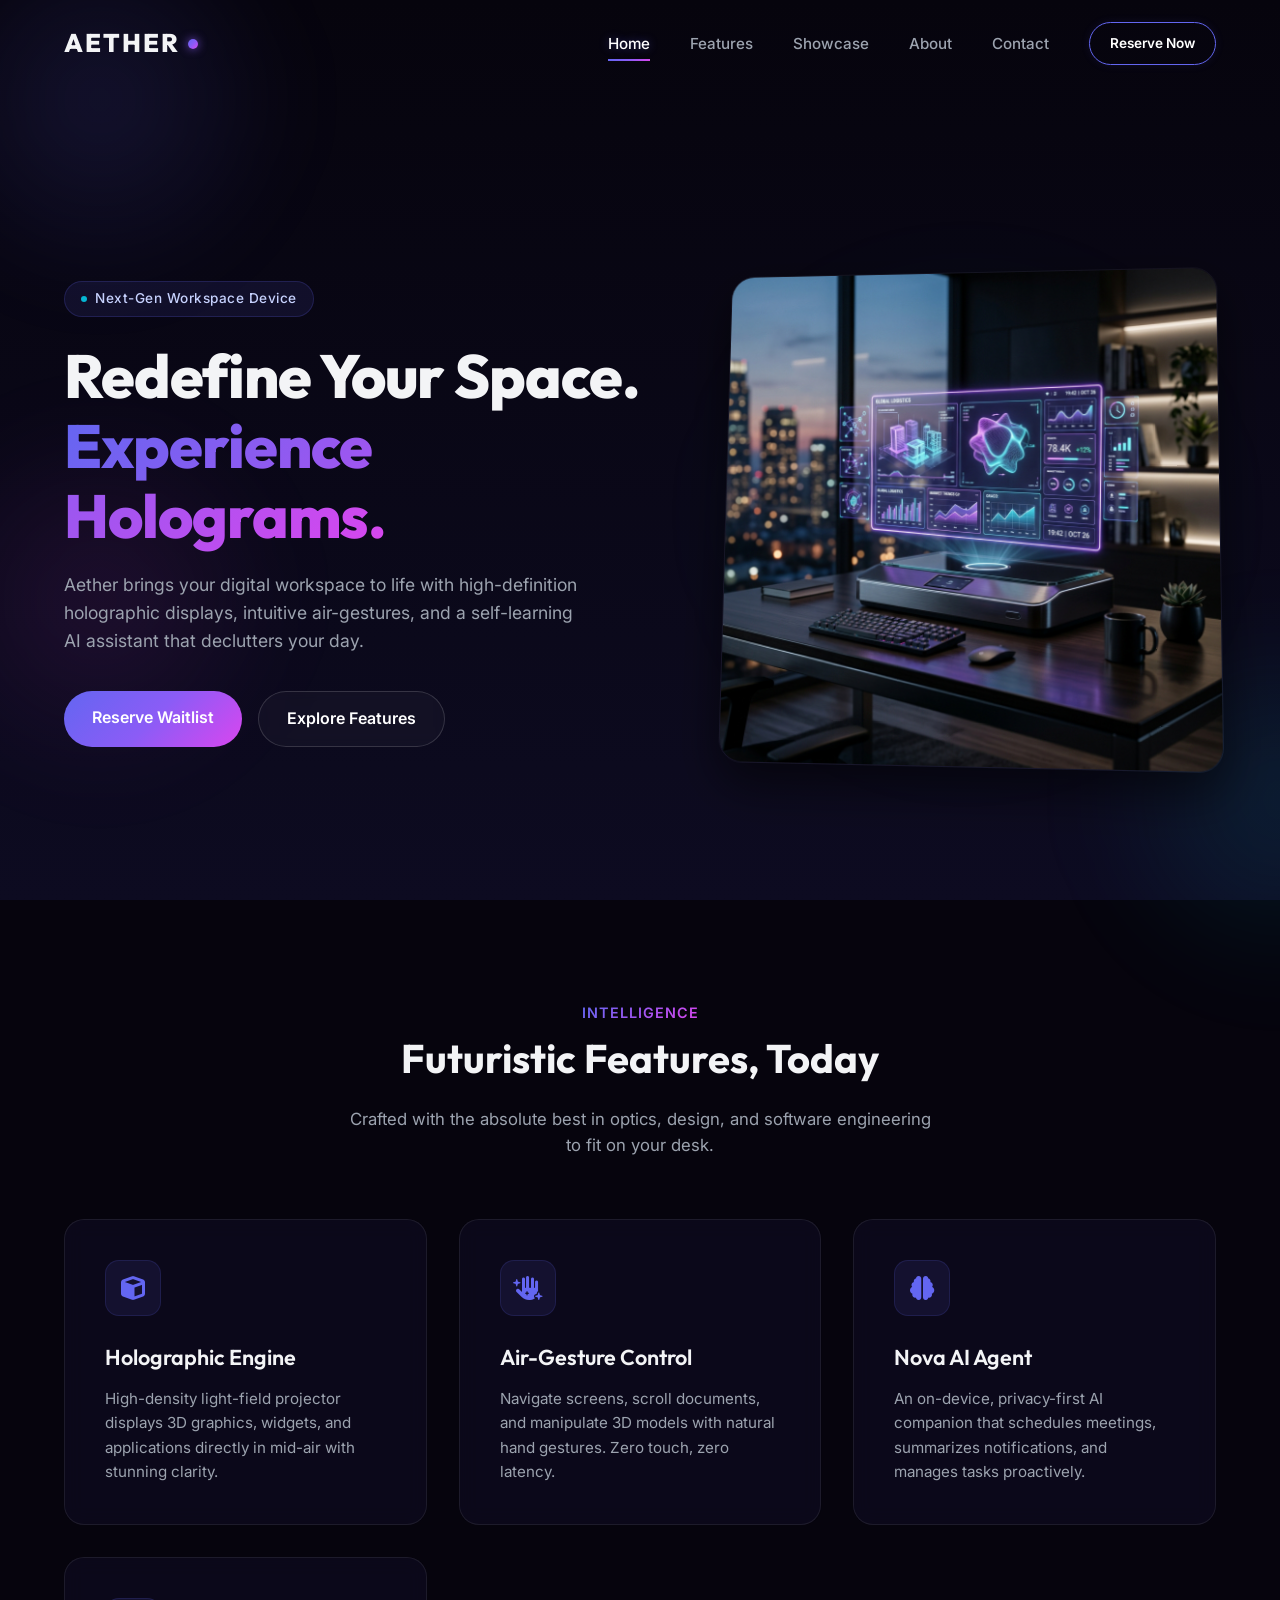
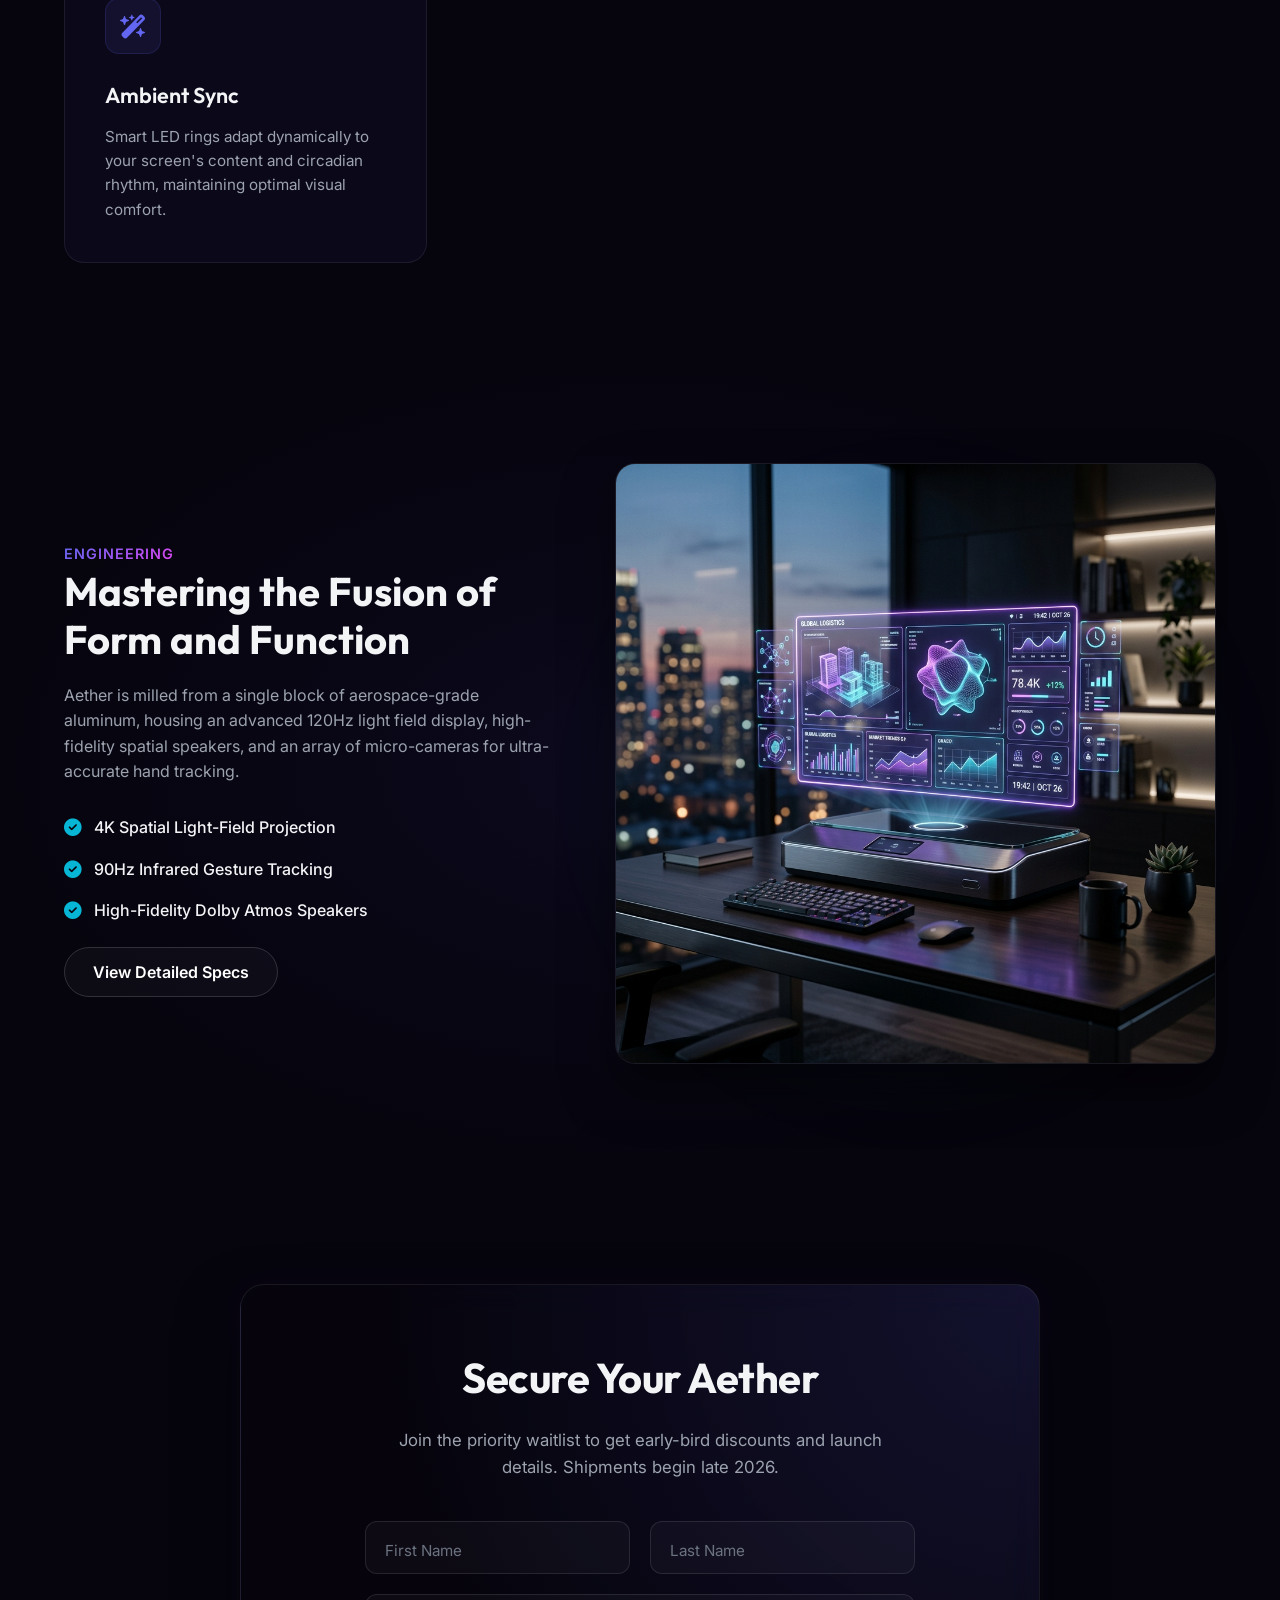
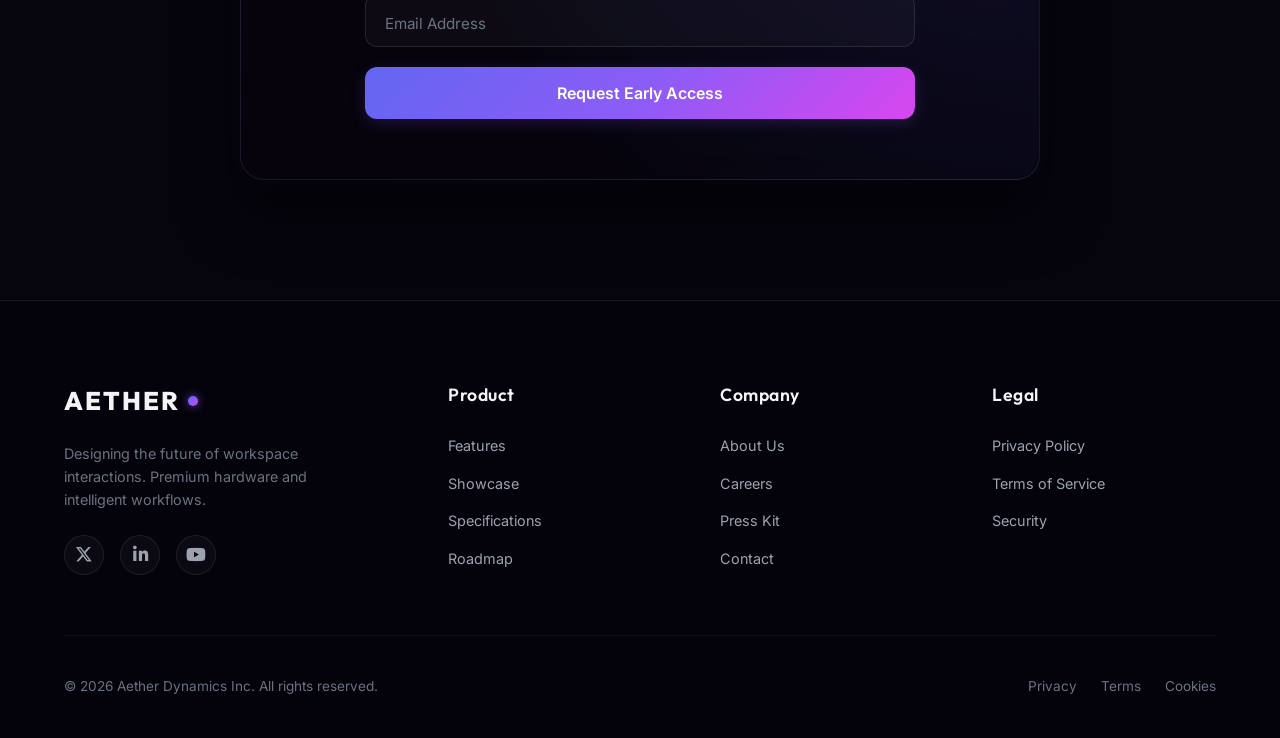
==== index.html @ 60deb37b "feat: implement responsive landing page for Aether holographic device" ====
<!DOCTYPE html>
<html lang="en">
<head>
  <meta charset="UTF-8">
  <meta name="viewport" content="width=device-width, initial-scale=1.0">
  <title>Aether | Holographic Workspace Companion</title>
  <meta name="description" content="Meet Aether, the world's first smart holographic workspace companion. Elevate your desk setup with gesture controls, AI integration, and dynamic ambient lighting.">
  
  <!-- CSS Stylesheets -->
  <link rel="stylesheet" href="style.css">
  
  <!-- FontAwesome Icons -->
  <link rel="stylesheet" href="https://cdnjs.cloudflare.com/ajax/libs/font-awesome/6.4.0/css/all.min.css">
</head>
<body>

  <!-- Floating Background Glow Orbs -->
  <div class="glow-orb orb-1"></div>
  <div class="glow-orb orb-2"></div>
  <div class="glow-orb orb-3"></div>

  <!-- Interactive Fixed Navigation Header -->
  <header class="main-header" id="mainHeader">
    <div class="container">
      <a href="#home" class="logo" id="headerLogo">
        AETHER<span></span>
      </a>
      
      <nav>
        <ul class="nav-menu" id="navMenu">
          <li><a href="#home" class="nav-link active" data-sec="home">Home</a></li>
          <li><a href="#features" class="nav-link" data-sec="features">Features</a></li>
          <li><a href="#showcase" class="nav-link" data-sec="showcase">Showcase</a></li>
          <li><a href="about.html" class="nav-link">About</a></li>
          <li><a href="#contact" class="nav-link" data-sec="contact">Contact</a></li>
          <li><a href="#contact" class="header-btn">Reserve Now</a></li>
        </ul>
      </nav>

      <button class="hamburger" id="menuToggle" aria-label="Toggle navigation menu">
        <span></span>
        <span></span>
        <span></span>
      </button>
    </div>
  </header>

  <main>
    <!-- Hero Section -->
    <section class="hero" id="home">
      <div class="container">
        <div class="hero-grid">
          <div class="hero-content">
            <div class="hero-tag">
              <span></span> Next-Gen Workspace Device
            </div>
            <h1 class="hero-title">
              Redefine Your Space. <br>
              <span class="text-gradient-neon">Experience Holograms.</span>
            </h1>
            <p class="hero-description">
              Aether brings your digital workspace to life with high-definition holographic displays, intuitive air-gestures, and a self-learning AI assistant that declutters your day.
            </p>
            <div class="hero-actions">
              <a href="#contact" class="glow-btn glow-btn-primary">Reserve Waitlist</a>
              <a href="#features" class="glow-btn glow-btn-secondary">Explore Features</a>
            </div>
          </div>
          <div class="hero-image-wrapper">
            <div class="hero-image-glow"></div>
            <!-- Product image generated using AI tool -->
            <img src="assets/images/aether_device.png" alt="Aether Holographic Workspace Companion" class="hero-image" id="heroImage">
          </div>
        </div>
      </div>
    </section>

    <!-- Features Section -->
    <section class="features" id="features">
      <div class="container">
        <div class="section-header">
          <span class="text-gradient-neon" style="font-weight:600; text-transform:uppercase; letter-spacing:1px; font-size:0.9rem;">Intelligence</span>
          <h2 class="section-title">Futuristic Features, Today</h2>
          <p class="section-subtitle">Crafted with the absolute best in optics, design, and software engineering to fit on your desk.</p>
        </div>
        
        <div class="features-grid">
          <!-- Card 1 -->
          <div class="feature-card">
            <div class="feature-icon-wrapper">
              <i class="fa-solid fa-cube"></i>
            </div>
            <h3>Holographic Engine</h3>
            <p>High-density light-field projector displays 3D graphics, widgets, and applications directly in mid-air with stunning clarity.</p>
          </div>
          
          <!-- Card 2 -->
          <div class="feature-card">
            <div class="feature-icon-wrapper">
              <i class="fa-solid fa-hand-sparkles"></i>
            </div>
            <h3>Air-Gesture Control</h3>
            <p>Navigate screens, scroll documents, and manipulate 3D models with natural hand gestures. Zero touch, zero latency.</p>
          </div>
          
          <!-- Card 3 -->
          <div class="feature-card">
            <div class="feature-icon-wrapper">
              <i class="fa-solid fa-brain"></i>
            </div>
            <h3>Nova AI Agent</h3>
            <p>An on-device, privacy-first AI companion that schedules meetings, summarizes notifications, and manages tasks proactively.</p>
          </div>
          
          <!-- Card 4 -->
          <div class="feature-card">
            <div class="feature-icon-wrapper">
              <i class="fa-solid fa-wand-magic-sparkles"></i>
            </div>
            <h3>Ambient Sync</h3>
            <p>Smart LED rings adapt dynamically to your screen's content and circadian rhythm, maintaining optimal visual comfort.</p>
          </div>
        </div>
      </div>
    </section>

    <!-- Showcase Section -->
    <section class="showcase" id="showcase">
      <div class="container">
        <div class="showcase-content">
          <div class="showcase-text">
            <span class="text-gradient-neon" style="font-weight:600; text-transform:uppercase; letter-spacing:1px; font-size:0.9rem;">Engineering</span>
            <h2>Mastering the Fusion of Form and Function</h2>
            <p>
              Aether is milled from a single block of aerospace-grade aluminum, housing an advanced 120Hz light field display, high-fidelity spatial speakers, and an array of micro-cameras for ultra-accurate hand tracking.
            </p>
            <div class="specs-list">
              <div class="spec-item">
                <i class="fa-solid fa-circle-check"></i>
                <span>4K Spatial Light-Field Projection</span>
              </div>
              <div class="spec-item">
                <i class="fa-solid fa-circle-check"></i>
                <span>90Hz Infrared Gesture Tracking</span>
              </div>
              <div class="spec-item">
                <i class="fa-solid fa-circle-check"></i>
                <span>High-Fidelity Dolby Atmos Speakers</span>
              </div>
            </div>
            <a href="about.html" class="glow-btn glow-btn-secondary">View Detailed Specs</a>
          </div>
          <div class="showcase-visual">
            <div class="showcase-box">
              <img src="assets/images/aether_device.png" alt="Aether Workspace Engineering close up" id="showcaseImage">
            </div>
          </div>
        </div>
      </div>
    </section>

    <!-- Contact & Waitlist Section -->
    <section class="waitlist" id="contact">
      <div class="container">
        <div class="waitlist-card">
          <h2>Secure Your Aether</h2>
          <p>Join the priority waitlist to get early-bird discounts and launch details. Shipments begin late 2026.</p>
          
          <form class="waitlist-form" id="waitlistForm" novalidate>
            <div class="form-row">
              <div class="form-group">
                <input type="text" id="firstName" class="form-input" placeholder="First Name" required>
                <label for="firstName">First Name</label>
              </div>
              <div class="form-group">
                <input type="text" id="lastName" class="form-input" placeholder="Last Name" required>
                <label for="lastName">Last Name</label>
              </div>
            </div>
            
            <div class="form-group">
              <input type="email" id="email" class="form-input" placeholder="Email Address" required>
              <label for="email">Email Address</label>
            </div>
            
            <button type="submit" class="submit-btn" id="submitBtn">Request Early Access</button>
            <div class="form-message" id="formMessage"></div>
          </form>
        </div>
      </div>
    </section>
  </main>

  <!-- Footer -->
  <footer class="main-footer">
    <div class="container">
      <div class="footer-grid">
        <div class="footer-brand">
          <a href="#home" class="logo">
            AETHER<span></span>
          </a>
          <p>Designing the future of workspace interactions. Premium hardware and intelligent workflows.</p>
          <div class="footer-socials">
            <a href="#" class="social-icon" aria-label="Twitter"><i class="fa-brands fa-x-twitter"></i></a>
            <a href="#" class="social-icon" aria-label="LinkedIn"><i class="fa-brands fa-linkedin-in"></i></a>
            <a href="#" class="social-icon" aria-label="YouTube"><i class="fa-brands fa-youtube"></i></a>
          </div>
        </div>
        
        <div class="footer-column">
          <h4>Product</h4>
          <ul class="footer-links">
            <li><a href="#features">Features</a></li>
            <li><a href="#showcase">Showcase</a></li>
            <li><a href="about.html">Specifications</a></li>
            <li><a href="#">Roadmap</a></li>
          </ul>
        </div>
        
        <div class="footer-column">
          <h4>Company</h4>
          <ul class="footer-links">
            <li><a href="about.html">About Us</a></li>
            <li><a href="#">Careers</a></li>
            <li><a href="#">Press Kit</a></li>
            <li><a href="#">Contact</a></li>
          </ul>
        </div>
        
        <div class="footer-column">
          <h4>Legal</h4>
          <ul class="footer-links">
            <li><a href="#">Privacy Policy</a></li>
            <li><a href="#">Terms of Service</a></li>
            <li><a href="#">Security</a></li>
          </ul>
        </div>
      </div>
      
      <div class="footer-bottom">
        <p>&copy; 2026 Aether Dynamics Inc. All rights reserved.</p>
        <div class="footer-bottom-links">
          <a href="#">Privacy</a>
          <a href="#">Terms</a>
          <a href="#">Cookies</a>
        </div>
      </div>
    </div>
  </footer>

  <!-- Interactivity Script -->
  <script src="script.js"></script>
</body>
</html>
---- style.css ----
@import url('https://fonts.googleapis.com/css2?family=Inter:wght@300;400;500;600;700&family=Outfit:wght@400;500;600;700;800&display=swap');

/* --- Design System Variables --- */
:root {
  --font-heading: 'Outfit', sans-serif;
  --font-body: 'Inter', sans-serif;

  /* Colors */
  --bg-primary: #06040d;
  --bg-secondary: #0d0b21;
  --bg-accent: rgba(15, 12, 36, 0.6);
  --glass-bg: rgba(6, 4, 13, 0.4);
  --glass-border: rgba(255, 255, 255, 0.08);
  
  --text-main: #f3f4f6;
  --text-muted: #9ca3af;
  --text-dim: #6b7280;
  
  --color-primary: #6366f1; /* Indigo */
  --color-secondary: #8b5cf6; /* Violet */
  --color-cyan: #06b6d4; /* Cyan */
  --color-fuchsia: #d946ef; /* Fuchsia */
  --color-gold: #fbbf24; /* Gold */
  
  /* Gradients */
  --gradient-neon: linear-gradient(135deg, #6366f1, #8b5cf6, #d946ef);
  --gradient-cyan-blue: linear-gradient(135deg, #06b6d4, #3b82f6);
  --gradient-dark: linear-gradient(180deg, #06040d 0%, #0d0b21 100%);
  --gradient-text: linear-gradient(135deg, #ffffff 30%, #a5b4fc 100%);
  --gradient-text-neon: linear-gradient(135deg, #6366f1, #d946ef);

  /* Transitions */
  --transition-fast: 0.2s cubic-bezier(0.4, 0, 0.2, 1);
  --transition-normal: 0.4s cubic-bezier(0.4, 0, 0.2, 1);
  --transition-slow: 0.6s cubic-bezier(0.4, 0, 0.2, 1);

  /* Heights */
  --header-height-normal: 88px;
  --header-height-scrolled: 70px;
}

/* --- Resets & Global Styles --- */
*, *::before, *::after {
  box-sizing: border-box;
  margin: 0;
  padding: 0;
}

html {
  scroll-behavior: smooth;
  background-color: var(--bg-primary);
  color: var(--text-main);
  font-family: var(--font-body);
  font-size: 16px;
  overflow-x: hidden;
}

body {
  min-height: 100vh;
  line-height: 1.6;
  background-image: var(--gradient-dark);
  background-attachment: fixed;
}

img {
  max-width: 100%;
  height: auto;
  display: block;
}

a {
  text-decoration: none;
  color: inherit;
  transition: color var(--transition-fast);
}

ul {
  list-style: none;
}

button, input, textarea {
  font-family: inherit;
  font-size: inherit;
  background: none;
  border: none;
  outline: none;
}

/* Custom Scrollbar */
::-webkit-scrollbar {
  width: 8px;
}
::-webkit-scrollbar-track {
  background: var(--bg-primary);
}
::-webkit-scrollbar-thumb {
  background: rgba(139, 92, 246, 0.3);
  border-radius: 4px;
}
::-webkit-scrollbar-thumb:hover {
  background: rgba(139, 92, 246, 0.6);
}

/* --- Utility Classes --- */
.container {
  max-width: 1200px;
  margin: 0 auto;
  padding: 0 24px;
}

.text-gradient {
  background: var(--gradient-text);
  -webkit-background-clip: text;
  -webkit-text-fill-color: transparent;
}

.text-gradient-neon {
  background: var(--gradient-text-neon);
  -webkit-background-clip: text;
  -webkit-text-fill-color: transparent;
}

.glow-btn {
  position: relative;
  padding: 14px 28px;
  border-radius: 50px;
  font-weight: 600;
  cursor: pointer;
  z-index: 1;
  overflow: hidden;
  transition: transform var(--transition-fast), box-shadow var(--transition-fast);
}

.glow-btn-primary {
  background: var(--gradient-neon);
  color: #fff;
  box-shadow: 0 0 0 rgba(99, 102, 241, 0);
}

.glow-btn-primary:hover {
  transform: translateY(-2px);
  box-shadow: 0 8px 24px rgba(139, 92, 246, 0.4);
}

.glow-btn-secondary {
  color: #fff;
  border: 1px solid rgba(255, 255, 255, 0.15);
  background: rgba(255, 255, 255, 0.03);
  backdrop-filter: blur(5px);
}

.glow-btn-secondary:hover {
  border-color: var(--color-cyan);
  color: #fff;
  box-shadow: 0 0 20px rgba(6, 182, 212, 0.35);
  transform: translateY(-2px);
}

/* Background Glowing Orbs */
.glow-orb {
  position: absolute;
  width: 400px;
  height: 400px;
  border-radius: 50%;
  background: radial-gradient(circle, rgba(99, 102, 241, 0.15) 0%, rgba(0, 0, 0, 0) 70%);
  filter: blur(40px);
  pointer-events: none;
  z-index: 0;
}

.orb-1 { top: -100px; left: -100px; }
.orb-2 { top: 600px; right: -200px; background: radial-gradient(circle, rgba(6, 182, 212, 0.12) 0%, rgba(0, 0, 0, 0) 70%); }
.orb-3 { bottom: 100px; left: -100px; background: radial-gradient(circle, rgba(217, 70, 239, 0.1) 0%, rgba(0, 0, 0, 0) 70%); }


/* --- Header & Navigation --- */
.main-header {
  position: fixed;
  top: 0;
  left: 0;
  width: 100%;
  height: var(--header-height-normal);
  display: flex;
  align-items: center;
  z-index: 1000;
  border-bottom: 1px solid transparent;
  background-color: transparent;
  transition: height var(--transition-normal), 
              background-color var(--transition-normal), 
              border-bottom-color var(--transition-normal),
              box-shadow var(--transition-normal);
}

/* Scrolled Nav Style */
.main-header.scrolled {
  height: var(--header-height-scrolled);
  background-color: var(--glass-bg);
  backdrop-filter: blur(16px);
  -webkit-backdrop-filter: blur(16px);
  border-bottom-color: var(--glass-border);
  box-shadow: 0 10px 30px rgba(0, 0, 0, 0.3);
}

.main-header .container {
  width: 100%;
  display: flex;
  align-items: center;
  justify-content: space-between;
}

/* Logo */
.logo {
  font-family: var(--font-heading);
  font-size: 1.6rem;
  font-weight: 800;
  letter-spacing: 2px;
  display: flex;
  align-items: center;
  gap: 8px;
}

.logo span {
  display: inline-block;
  width: 10px;
  height: 10px;
  border-radius: 50%;
  background: var(--gradient-neon);
  box-shadow: 0 0 10px rgba(139, 92, 246, 0.8);
}

/* Nav Links desktop */
.nav-menu {
  display: flex;
  align-items: center;
  gap: 40px;
}

.nav-link {
  font-family: var(--font-body);
  font-weight: 500;
  font-size: 0.95rem;
  color: var(--text-muted);
  position: relative;
  padding: 8px 0;
  transition: color var(--transition-fast);
}

.nav-link::after {
  content: '';
  position: absolute;
  bottom: 0;
  left: 0;
  width: 100%;
  height: 2px;
  background: var(--gradient-neon);
  transform: scaleX(0);
  transform-origin: right;
  transition: transform var(--transition-normal);
}

.nav-link:hover, .nav-link.active {
  color: var(--text-main);
}

/* Hover style change */
.nav-link:hover::after, .nav-link.active::after {
  transform: scaleX(1);
  transform-origin: left;
}

.nav-link.active {
  color: #fff;
  text-shadow: 0 0 10px rgba(99, 102, 241, 0.4);
}

/* Header Button */
.header-btn {
  display: inline-block;
  padding: 10px 20px;
  border-radius: 30px;
  font-size: 0.85rem;
  font-weight: 600;
  border: 1px solid var(--color-primary);
  color: #fff;
  box-shadow: 0 0 10px rgba(99, 102, 241, 0.1);
  transition: background-color var(--transition-fast), box-shadow var(--transition-fast), transform var(--transition-fast);
}

.header-btn:hover {
  background-color: var(--color-primary);
  box-shadow: 0 0 15px rgba(99, 102, 241, 0.4);
  transform: translateY(-1px);
}

/* Hamburger button */
.hamburger {
  display: none;
  cursor: pointer;
  z-index: 1100;
  flex-direction: column;
  justify-content: space-between;
  width: 24px;
  height: 18px;
  background: transparent;
  border: none;
}

.hamburger span {
  display: block;
  width: 100%;
  height: 2px;
  background-color: var(--text-main);
  border-radius: 2px;
  transition: transform var(--transition-fast), opacity var(--transition-fast);
}


/* --- Hero Section --- */
.hero {
  position: relative;
  min-height: 100vh;
  display: flex;
  align-items: center;
  padding-top: calc(var(--header-height-normal) + 40px);
  overflow: hidden;
  z-index: 2;
}

.hero-grid {
  display: grid;
  grid-template-columns: 1.1fr 0.9fr;
  align-items: center;
  gap: 48px;
}

.hero-content {
  position: relative;
  z-index: 10;
}

.hero-tag {
  display: inline-flex;
  align-items: center;
  gap: 8px;
  padding: 6px 16px;
  border-radius: 50px;
  background: rgba(99, 102, 241, 0.1);
  border: 1px solid rgba(99, 102, 241, 0.2);
  color: #c7d2fe;
  font-size: 0.85rem;
  font-weight: 500;
  margin-bottom: 24px;
  letter-spacing: 0.5px;
}

.hero-tag span {
  width: 6px;
  height: 6px;
  background-color: var(--color-cyan);
  border-radius: 50%;
  animation: pulse-cyan 2s infinite;
}

@keyframes pulse-cyan {
  0% { transform: scale(0.95); box-shadow: 0 0 0 0 rgba(6, 182, 212, 0.7); }
  70% { transform: scale(1); box-shadow: 0 0 0 6px rgba(6, 182, 212, 0); }
  100% { transform: scale(0.95); box-shadow: 0 0 0 0 rgba(6, 182, 212, 0); }
}

.hero-title {
  font-family: var(--font-heading);
  font-size: 3.8rem;
  line-height: 1.15;
  font-weight: 800;
  margin-bottom: 20px;
  letter-spacing: -1px;
}

.hero-description {
  font-size: 1.1rem;
  color: var(--text-muted);
  margin-bottom: 36px;
  max-width: 520px;
}

.hero-actions {
  display: flex;
  gap: 16px;
}

.hero-image-wrapper {
  position: relative;
  display: flex;
  justify-content: center;
  align-items: center;
}

/* Image background neon glow */
.hero-image-glow {
  position: absolute;
  width: 80%;
  height: 80%;
  border-radius: 50%;
  background: radial-gradient(circle, rgba(139, 92, 246, 0.2) 0%, rgba(6, 182, 212, 0.1) 50%, rgba(0,0,0,0) 80%);
  filter: blur(60px);
  z-index: 1;
}

.hero-image {
  position: relative;
  z-index: 2;
  border-radius: 24px;
  box-shadow: 0 20px 50px rgba(0, 0, 0, 0.6);
  border: 1px solid rgba(255, 255, 255, 0.05);
  transition: transform var(--transition-slow);
  transform: perspective(1000px) rotateY(-5deg) rotateX(5deg);
}

.hero-image:hover {
  transform: perspective(1000px) rotateY(0deg) rotateX(0deg);
}


/* --- Features Section --- */
.features {
  padding: 100px 0;
  position: relative;
  z-index: 2;
}

.section-header {
  text-align: center;
  max-width: 600px;
  margin: 0 auto 60px;
}

.section-title {
  font-family: var(--font-heading);
  font-size: 2.5rem;
  font-weight: 700;
  margin-bottom: 16px;
}

.section-subtitle {
  color: var(--text-muted);
  font-size: 1.05rem;
}

.features-grid {
  display: grid;
  grid-template-columns: repeat(auto-fit, minmax(280px, 1fr));
  gap: 32px;
}

.feature-card {
  position: relative;
  padding: 40px;
  background: var(--bg-accent);
  border-radius: 20px;
  border: 1px solid var(--glass-border);
  backdrop-filter: blur(10px);
  transition: transform var(--transition-normal), border-color var(--transition-normal), box-shadow var(--transition-normal);
  overflow: hidden;
  z-index: 1;
}

.feature-card::before {
  content: '';
  position: absolute;
  top: 0;
  left: 0;
  width: 100%;
  height: 100%;
  background: radial-gradient(circle at top left, rgba(99, 102, 241, 0.08), transparent 60%);
  opacity: 0;
  transition: opacity var(--transition-normal);
  z-index: -1;
}

.feature-card:hover {
  transform: translateY(-8px);
  border-color: rgba(99, 102, 241, 0.3);
  box-shadow: 0 15px 35px rgba(0, 0, 0, 0.4), 0 0 25px rgba(99, 102, 241, 0.1);
}

.feature-card:hover::before {
  opacity: 1;
}

.feature-icon-wrapper {
  display: inline-flex;
  align-items: center;
  justify-content: center;
  width: 56px;
  height: 56px;
  border-radius: 14px;
  background: rgba(99, 102, 241, 0.1);
  color: var(--color-primary);
  margin-bottom: 24px;
  border: 1px solid rgba(99, 102, 241, 0.15);
  font-size: 1.5rem;
  transition: transform var(--transition-normal);
}

.feature-card:hover .feature-icon-wrapper {
  transform: scale(1.1) rotate(5deg);
  background: rgba(99, 102, 241, 0.2);
  color: #a5b4fc;
}

.feature-card h3 {
  font-family: var(--font-heading);
  font-size: 1.35rem;
  font-weight: 600;
  margin-bottom: 12px;
}

.feature-card p {
  color: var(--text-muted);
  font-size: 0.95rem;
  line-height: 1.6;
}


/* --- Showcase Section --- */
.showcase {
  padding: 100px 0;
  position: relative;
  background: radial-gradient(50% 50% at 50% 50%, rgba(13, 11, 33, 0.8) 0%, rgba(6, 4, 13, 1) 100%);
  z-index: 2;
  overflow: hidden;
}

.showcase-content {
  display: grid;
  grid-template-columns: 0.9fr 1.1fr;
  align-items: center;
  gap: 60px;
}

.showcase-text h2 {
  font-family: var(--font-heading);
  font-size: 2.5rem;
  font-weight: 700;
  margin-bottom: 20px;
  line-height: 1.2;
}

.showcase-text p {
  color: var(--text-muted);
  margin-bottom: 30px;
}

.specs-list {
  display: flex;
  flex-direction: column;
  gap: 16px;
  margin-bottom: 36px;
}

.spec-item {
  display: flex;
  align-items: center;
  gap: 12px;
}

.spec-item i {
  color: var(--color-cyan);
  font-size: 1.1rem;
}

.spec-item span {
  font-weight: 500;
  color: var(--text-main);
}

.showcase-visual {
  position: relative;
  display: flex;
  justify-content: center;
}

.showcase-visual::before {
  content: '';
  position: absolute;
  width: 110%;
  height: 110%;
  background: radial-gradient(circle, rgba(6, 182, 212, 0.15) 0%, transparent 70%);
  filter: blur(40px);
  z-index: 1;
}

.showcase-box {
  position: relative;
  width: 100%;
  border-radius: 20px;
  overflow: hidden;
  border: 1px solid var(--glass-border);
  box-shadow: 0 25px 50px rgba(0,0,0,0.5);
  z-index: 2;
}

.showcase-box img {
  width: 100%;
  transition: transform var(--transition-slow);
}

.showcase-box:hover img {
  transform: scale(1.03);
}


/* --- Waitlist / Contact Form Section --- */
.waitlist {
  padding: 120px 0;
  position: relative;
  z-index: 2;
}

.waitlist-card {
  max-width: 800px;
  margin: 0 auto;
  padding: 60px 40px;
  border-radius: 24px;
  background: radial-gradient(circle at top right, rgba(99, 102, 241, 0.15), rgba(6, 4, 13, 0.8) 70%);
  border: 1px solid var(--glass-border);
  backdrop-filter: blur(20px);
  text-align: center;
  box-shadow: 0 30px 60px rgba(0, 0, 0, 0.5), 0 0 30px rgba(139, 92, 246, 0.05);
}

.waitlist-card h2 {
  font-family: var(--font-heading);
  font-size: 2.6rem;
  font-weight: 700;
  margin-bottom: 16px;
  letter-spacing: -0.5px;
}

.waitlist-card p {
  color: var(--text-muted);
  margin-bottom: 40px;
  font-size: 1.05rem;
  max-width: 500px;
  margin-left: auto;
  margin-right: auto;
}

/* Contact/Waitlist Form */
.waitlist-form {
  display: flex;
  flex-direction: column;
  gap: 20px;
  max-width: 550px;
  margin: 0 auto;
}

.form-row {
  display: grid;
  grid-template-columns: 1fr 1fr;
  gap: 20px;
}

.form-group {
  position: relative;
  width: 100%;
}

.form-input {
  width: 100%;
  padding: 16px 20px;
  border-radius: 12px;
  border: 1px solid rgba(255, 255, 255, 0.1);
  background: rgba(255, 255, 255, 0.03);
  color: #fff;
  font-size: 0.95rem;
  transition: border-color var(--transition-fast), background-color var(--transition-fast), box-shadow var(--transition-fast);
}

.form-input:focus {
  border-color: var(--color-primary);
  background: rgba(255, 255, 255, 0.06);
  box-shadow: 0 0 15px rgba(99, 102, 241, 0.15);
}

/* Form Label Float Effect */
.form-group label {
  position: absolute;
  left: 20px;
  top: 18px;
  color: var(--text-dim);
  transition: all var(--transition-fast);
  pointer-events: none;
  font-size: 0.95rem;
}

.form-input:focus + label,
.form-input:not(:placeholder-shown) + label {
  top: -10px;
  left: 14px;
  font-size: 0.75rem;
  font-weight: 600;
  color: var(--color-primary);
  background: #090717;
  padding: 2px 8px;
  border-radius: 4px;
}

.form-input::placeholder {
  color: transparent;
}

.submit-btn {
  width: 100%;
  padding: 16px;
  border-radius: 12px;
  font-weight: 600;
  font-size: 1rem;
  cursor: pointer;
  background: var(--gradient-neon);
  color: #fff;
  transition: transform var(--transition-fast), box-shadow var(--transition-fast);
  box-shadow: 0 4px 15px rgba(139, 92, 246, 0.2);
}

.submit-btn:hover {
  transform: translateY(-1px);
  box-shadow: 0 8px 25px rgba(139, 92, 246, 0.4);
}

/* Success/Status message */
.form-message {
  margin-top: 15px;
  font-size: 0.95rem;
  font-weight: 500;
  display: none;
}

.form-message.success {
  display: block;
  color: #10b981; /* Emerald */
}

.form-message.error {
  display: block;
  color: #ef4444; /* Red */
}


/* --- About Page (SPECIFIC STYLES) --- */
.about-hero {
  padding-top: calc(var(--header-height-normal) + 60px);
  padding-bottom: 60px;
  text-align: center;
  position: relative;
  z-index: 2;
}

.about-hero h1 {
  font-family: var(--font-heading);
  font-size: 3.5rem;
  font-weight: 800;
  margin-bottom: 20px;
}

.about-hero p {
  font-size: 1.2rem;
  color: var(--text-muted);
  max-width: 600px;
  margin: 0 auto;
}

.about-content {
  padding: 60px 0 100px;
  position: relative;
  z-index: 2;
}

.story-grid {
  display: grid;
  grid-template-columns: 1fr 1fr;
  gap: 60px;
  align-items: center;
  margin-bottom: 80px;
}

.story-text h2 {
  font-family: var(--font-heading);
  font-size: 2.2rem;
  font-weight: 700;
  margin-bottom: 20px;
}

.story-text p {
  color: var(--text-muted);
  margin-bottom: 20px;
}

/* Specifications Table */
.specs-table-wrapper {
  max-width: 800px;
  margin: 0 auto;
  background: var(--bg-accent);
  border-radius: 20px;
  border: 1px solid var(--glass-border);
  overflow: hidden;
  backdrop-filter: blur(10px);
}

.specs-table-title {
  padding: 24px;
  font-family: var(--font-heading);
  font-size: 1.5rem;
  font-weight: 600;
  border-bottom: 1px solid var(--glass-border);
  background: rgba(255,255,255,0.02);
  text-align: center;
}

.specs-table {
  width: 100%;
  border-collapse: collapse;
}

.specs-table tr {
  border-bottom: 1px solid var(--glass-border);
}

.specs-table tr:last-child {
  border-bottom: none;
}

.specs-table td {
  padding: 18px 24px;
}

.specs-table td:first-child {
  font-weight: 600;
  color: var(--text-main);
  width: 35%;
  background: rgba(255,255,255,0.01);
}

.specs-table td:last-child {
  color: var(--text-muted);
}


/* --- Footer --- */
.main-footer {
  background-color: #04020a;
  border-top: 1px solid var(--glass-border);
  padding: 80px 0 40px;
  position: relative;
  z-index: 2;
}

.footer-grid {
  display: grid;
  grid-template-columns: 1.5fr repeat(3, 1fr);
  gap: 48px;
  margin-bottom: 60px;
}

.footer-brand .logo {
  margin-bottom: 20px;
}

.footer-brand p {
  color: var(--text-dim);
  font-size: 0.9rem;
  max-width: 260px;
}

.footer-column h4 {
  font-family: var(--font-heading);
  font-size: 1.1rem;
  font-weight: 600;
  margin-bottom: 24px;
  letter-spacing: 0.5px;
}

.footer-links {
  display: flex;
  flex-direction: column;
  gap: 12px;
}

.footer-links a {
  color: var(--text-muted);
  font-size: 0.9rem;
}

.footer-links a:hover {
  color: #fff;
  transform: translateX(4px);
}

.footer-socials {
  display: flex;
  gap: 16px;
  margin-top: 24px;
}

.social-icon {
  display: flex;
  align-items: center;
  justify-content: center;
  width: 40px;
  height: 40px;
  border-radius: 50%;
  background: rgba(255,255,255,0.03);
  border: 1px solid var(--glass-border);
  color: var(--text-muted);
  font-size: 1.1rem;
  transition: all var(--transition-fast);
}

.social-icon:hover {
  background: var(--gradient-neon);
  color: #fff;
  border-color: transparent;
  transform: translateY(-3px);
  box-shadow: 0 5px 15px rgba(139, 92, 246, 0.3);
}

.footer-bottom {
  display: flex;
  justify-content: space-between;
  align-items: center;
  padding-top: 40px;
  border-top: 1px solid rgba(255, 255, 255, 0.05);
  font-size: 0.85rem;
  color: var(--text-dim);
}

.footer-bottom-links {
  display: flex;
  gap: 24px;
}

.footer-bottom-links a:hover {
  color: var(--text-muted);
}


/* --- Responsive Styles (Mobile & Tablet) --- */

@media (max-width: 1024px) {
  .hero-title {
    font-size: 3.2rem;
  }
}

@media (max-width: 900px) {
  .hero-grid {
    grid-template-columns: 1fr;
    text-align: center;
    gap: 40px;
  }
  
  .hero {
    padding-top: calc(var(--header-height-normal) + 20px);
    padding-bottom: 60px;
  }

  .hero-description {
    margin-left: auto;
    margin-right: auto;
  }

  .hero-actions {
    justify-content: center;
  }

  .hero-image {
    transform: none !important; /* disable tilt on mobile */
    max-width: 80%;
  }

  .showcase-content {
    grid-template-columns: 1fr;
    gap: 40px;
  }
  
  .showcase-text {
    text-align: center;
  }

  .specs-list {
    align-items: center;
  }
  
  .story-grid {
    grid-template-columns: 1fr;
    gap: 40px;
    text-align: center;
  }
  
  .story-grid:nth-child(even) .story-visual {
    order: -1;
  }

  .footer-grid {
    grid-template-columns: 1.5fr 1fr;
    gap: 32px;
  }
}

@media (max-width: 768px) {
  :root {
    --header-height-normal: 72px;
    --header-height-scrolled: 64px;
  }

  .main-header {
    height: var(--header-height-normal);
  }

  /* Hamburger Menu Button */
  .hamburger {
    display: flex;
  }

  /* Navigation Links - Mobile Slide-in Drawer */
  .nav-menu {
    position: fixed;
    top: 0;
    right: -100%;
    width: 300px;
    height: 100vh;
    background: rgba(8, 6, 20, 0.95);
    backdrop-filter: blur(20px);
    -webkit-backdrop-filter: blur(20px);
    border-left: 1px solid var(--glass-border);
    flex-direction: column;
    justify-content: center;
    gap: 30px;
    padding: 80px 40px;
    transition: right var(--transition-normal);
    z-index: 1050;
  }

  .nav-menu.open {
    right: 0;
  }

  .nav-link {
    font-size: 1.2rem;
    width: 100%;
    text-align: center;
  }

  .header-btn {
    display: block;
    width: 100%;
    text-align: center;
  }

  /* Hamburger Animating to X */
  .hamburger.open span:nth-child(1) {
    transform: translateY(8px) rotate(45deg);
  }

  .hamburger.open span:nth-child(2) {
    opacity: 0;
  }

  .hamburger.open span:nth-child(3) {
    transform: translateY(-8px) rotate(-45deg);
  }
  
  /* Sections padding */
  .features, .showcase, .waitlist {
    padding: 70px 0;
  }

  .section-title {
    font-size: 2rem;
  }

  .waitlist-card {
    padding: 40px 24px;
  }

  .waitlist-card h2 {
    font-size: 2rem;
  }

  .form-row {
    grid-template-columns: 1fr;
    gap: 15px;
  }
  
  .about-hero h1 {
    font-size: 2.6rem;
  }
  
  .specs-table td {
    padding: 14px 18px;
  }
}

@media (max-width: 500px) {
  .hero-title {
    font-size: 2.4rem;
  }
  
  .hero-actions {
    flex-direction: column;
    width: 100%;
  }

  .glow-btn {
    width: 100%;
    text-align: center;
  }

  .footer-grid {
    grid-template-columns: 1fr;
    gap: 32px;
  }

  .footer-bottom {
    flex-direction: column;
    gap: 16px;
    text-align: center;
  }
}
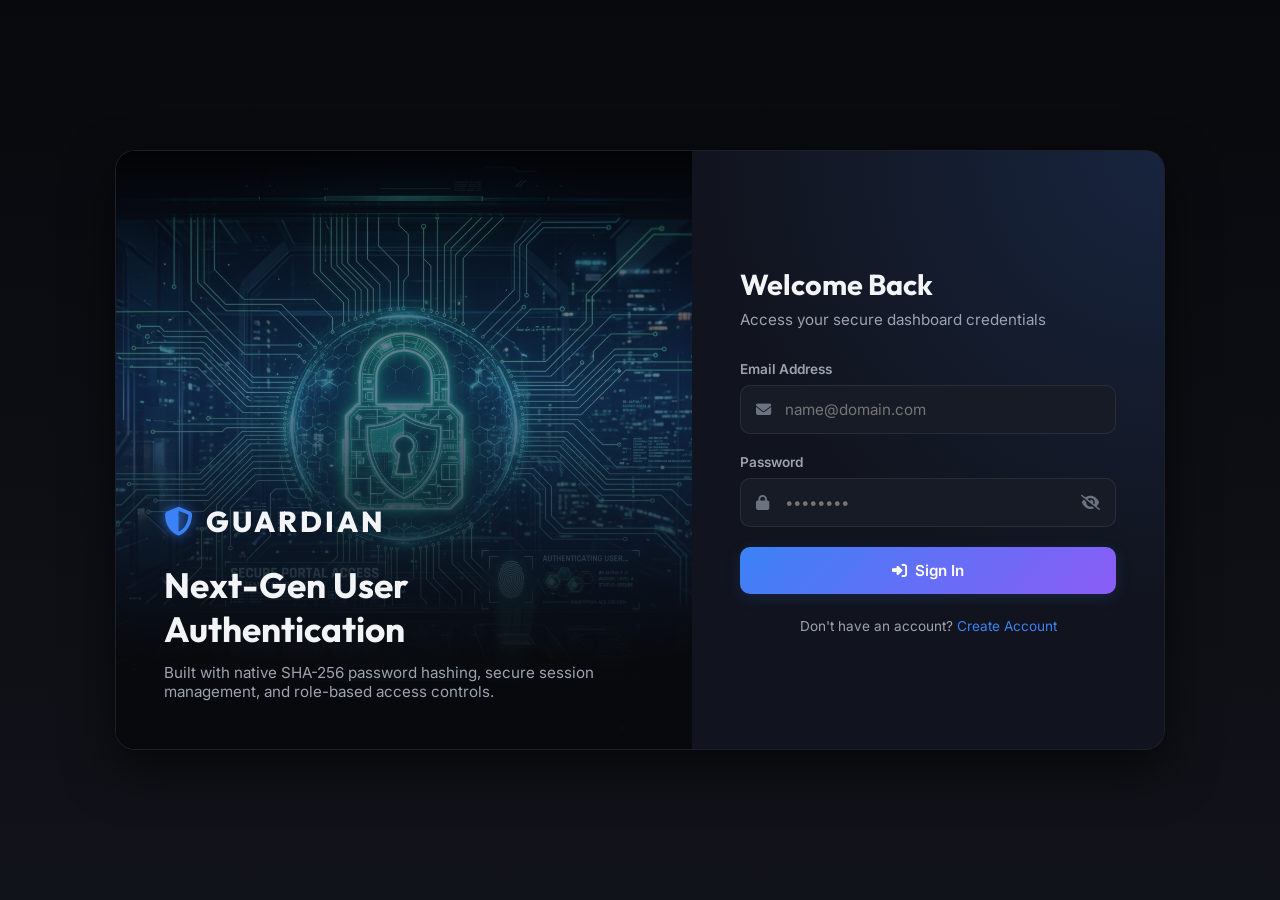
==== commit b4389e37: "feat: implement Secure User Authentication system with SHA-256 and RBAC" ====
--- a/index.html
+++ b/index.html
@@ -3,8 +3,8 @@
 <head>
   <meta charset="UTF-8">
   <meta name="viewport" content="width=device-width, initial-scale=1.0">
-  <title>Aether | Holographic Workspace Companion</title>
-  <meta name="description" content="Meet Aether, the world's first smart holographic workspace companion. Elevate your desk setup with gesture controls, AI integration, and dynamic ambient lighting.">
+  <title>GuardianAuth | Secure Authentication Portal</title>
+  <meta name="description" content="Secure registration and login portal with client-side SHA-256 encryption, session management, and role-based dashboards.">
   
   <!-- CSS Stylesheets -->
   <link rel="stylesheet" href="style.css">
@@ -14,239 +14,262 @@
 </head>
 <body>
 
-  <!-- Floating Background Glow Orbs -->
-  <div class="glow-orb orb-1"></div>
-  <div class="glow-orb orb-2"></div>
-  <div class="glow-orb orb-3"></div>
-
-  <!-- Interactive Fixed Navigation Header -->
-  <header class="main-header" id="mainHeader">
-    <div class="container">
-      <a href="#home" class="logo" id="headerLogo">
-        AETHER<span></span>
-      </a>
-      
-      <nav>
-        <ul class="nav-menu" id="navMenu">
-          <li><a href="#home" class="nav-link active" data-sec="home">Home</a></li>
-          <li><a href="#features" class="nav-link" data-sec="features">Features</a></li>
-          <li><a href="#showcase" class="nav-link" data-sec="showcase">Showcase</a></li>
-          <li><a href="about.html" class="nav-link">About</a></li>
-          <li><a href="#contact" class="nav-link" data-sec="contact">Contact</a></li>
-          <li><a href="#contact" class="header-btn">Reserve Now</a></li>
-        </ul>
-      </nav>
-
-      <button class="hamburger" id="menuToggle" aria-label="Toggle navigation menu">
-        <span></span>
-        <span></span>
-        <span></span>
-      </button>
-    </div>
-  </header>
-
-  <main>
-    <!-- Hero Section -->
-    <section class="hero" id="home">
-      <div class="container">
-        <div class="hero-grid">
-          <div class="hero-content">
-            <div class="hero-tag">
-              <span></span> Next-Gen Workspace Device
-            </div>
-            <h1 class="hero-title">
-              Redefine Your Space. <br>
-              <span class="text-gradient-neon">Experience Holograms.</span>
-            </h1>
-            <p class="hero-description">
-              Aether brings your digital workspace to life with high-definition holographic displays, intuitive air-gestures, and a self-learning AI assistant that declutters your day.
-            </p>
-            <div class="hero-actions">
-              <a href="#contact" class="glow-btn glow-btn-primary">Reserve Waitlist</a>
-              <a href="#features" class="glow-btn glow-btn-secondary">Explore Features</a>
-            </div>
-          </div>
-          <div class="hero-image-wrapper">
-            <div class="hero-image-glow"></div>
-            <!-- Product image generated using AI tool -->
-            <img src="assets/images/aether_device.png" alt="Aether Holographic Workspace Companion" class="hero-image" id="heroImage">
-          </div>
-        </div>
-      </div>
-    </section>
-
-    <!-- Features Section -->
-    <section class="features" id="features">
-      <div class="container">
-        <div class="section-header">
-          <span class="text-gradient-neon" style="font-weight:600; text-transform:uppercase; letter-spacing:1px; font-size:0.9rem;">Intelligence</span>
-          <h2 class="section-title">Futuristic Features, Today</h2>
-          <p class="section-subtitle">Crafted with the absolute best in optics, design, and software engineering to fit on your desk.</p>
+  <!-- Floating Alert Container for Notifications -->
+  <div class="alert-container" id="alertContainer"></div>
+
+  <div class="app-container">
+    
+    <!-- 1. LOGIN VIEW PANEL -->
+    <div class="view-panel active" id="loginView">
+      <div class="split-layout">
+        <!-- Visual side banner -->
+        <div class="visual-banner">
+          <img src="assets/images/auth_banner.png" alt="Secure Shield Portal">
+          <div class="visual-overlay"></div>
+          <div class="visual-content">
+            <div class="logo-header">
+              <i class="fa-solid fa-shield-halved"></i> GUARDIAN
+            </div>
+            <h2>Next-Gen User Authentication</h2>
+            <p>Built with native SHA-256 password hashing, secure session management, and role-based access controls.</p>
+          </div>
         </div>
         
-        <div class="features-grid">
-          <!-- Card 1 -->
-          <div class="feature-card">
-            <div class="feature-icon-wrapper">
-              <i class="fa-solid fa-cube"></i>
-            </div>
-            <h3>Holographic Engine</h3>
-            <p>High-density light-field projector displays 3D graphics, widgets, and applications directly in mid-air with stunning clarity.</p>
-          </div>
-          
-          <!-- Card 2 -->
-          <div class="feature-card">
-            <div class="feature-icon-wrapper">
-              <i class="fa-solid fa-hand-sparkles"></i>
-            </div>
-            <h3>Air-Gesture Control</h3>
-            <p>Navigate screens, scroll documents, and manipulate 3D models with natural hand gestures. Zero touch, zero latency.</p>
-          </div>
-          
-          <!-- Card 3 -->
-          <div class="feature-card">
-            <div class="feature-icon-wrapper">
-              <i class="fa-solid fa-brain"></i>
-            </div>
-            <h3>Nova AI Agent</h3>
-            <p>An on-device, privacy-first AI companion that schedules meetings, summarizes notifications, and manages tasks proactively.</p>
-          </div>
-          
-          <!-- Card 4 -->
-          <div class="feature-card">
-            <div class="feature-icon-wrapper">
-              <i class="fa-solid fa-wand-magic-sparkles"></i>
-            </div>
-            <h3>Ambient Sync</h3>
-            <p>Smart LED rings adapt dynamically to your screen's content and circadian rhythm, maintaining optimal visual comfort.</p>
-          </div>
-        </div>
-      </div>
-    </section>
-
-    <!-- Showcase Section -->
-    <section class="showcase" id="showcase">
-      <div class="container">
-        <div class="showcase-content">
-          <div class="showcase-text">
-            <span class="text-gradient-neon" style="font-weight:600; text-transform:uppercase; letter-spacing:1px; font-size:0.9rem;">Engineering</span>
-            <h2>Mastering the Fusion of Form and Function</h2>
-            <p>
-              Aether is milled from a single block of aerospace-grade aluminum, housing an advanced 120Hz light field display, high-fidelity spatial speakers, and an array of micro-cameras for ultra-accurate hand tracking.
-            </p>
-            <div class="specs-list">
-              <div class="spec-item">
-                <i class="fa-solid fa-circle-check"></i>
-                <span>4K Spatial Light-Field Projection</span>
-              </div>
-              <div class="spec-item">
-                <i class="fa-solid fa-circle-check"></i>
-                <span>90Hz Infrared Gesture Tracking</span>
-              </div>
-              <div class="spec-item">
-                <i class="fa-solid fa-circle-check"></i>
-                <span>High-Fidelity Dolby Atmos Speakers</span>
-              </div>
-            </div>
-            <a href="about.html" class="glow-btn glow-btn-secondary">View Detailed Specs</a>
-          </div>
-          <div class="showcase-visual">
-            <div class="showcase-box">
-              <img src="assets/images/aether_device.png" alt="Aether Workspace Engineering close up" id="showcaseImage">
-            </div>
-          </div>
-        </div>
-      </div>
-    </section>
-
-    <!-- Contact & Waitlist Section -->
-    <section class="waitlist" id="contact">
-      <div class="container">
-        <div class="waitlist-card">
-          <h2>Secure Your Aether</h2>
-          <p>Join the priority waitlist to get early-bird discounts and launch details. Shipments begin late 2026.</p>
-          
-          <form class="waitlist-form" id="waitlistForm" novalidate>
-            <div class="form-row">
-              <div class="form-group">
-                <input type="text" id="firstName" class="form-input" placeholder="First Name" required>
-                <label for="firstName">First Name</label>
-              </div>
-              <div class="form-group">
-                <input type="text" id="lastName" class="form-input" placeholder="Last Name" required>
-                <label for="lastName">Last Name</label>
-              </div>
-            </div>
-            
-            <div class="form-group">
-              <input type="email" id="email" class="form-input" placeholder="Email Address" required>
-              <label for="email">Email Address</label>
-            </div>
-            
-            <button type="submit" class="submit-btn" id="submitBtn">Request Early Access</button>
-            <div class="form-message" id="formMessage"></div>
+        <!-- Login Form Container -->
+        <div class="form-container">
+          <div class="form-header">
+            <h3>Welcome Back</h3>
+            <p>Access your secure dashboard credentials</p>
+          </div>
+          
+          <form class="auth-form" id="loginForm" novalidate>
+            <div class="form-group">
+              <label for="loginEmail">Email Address</label>
+              <div class="input-wrapper">
+                <i class="fa-solid fa-envelope input-icon"></i>
+                <input type="email" id="loginEmail" class="form-input" placeholder="name@domain.com" required>
+              </div>
+            </div>
+            
+            <div class="form-group">
+              <label for="loginPassword">Password</label>
+              <div class="input-wrapper">
+                <i class="fa-solid fa-lock input-icon"></i>
+                <input type="password" id="loginPassword" class="form-input" placeholder="••••••••" required>
+                <i class="fa-solid fa-eye-slash password-toggle" id="toggleLoginPass"></i>
+              </div>
+            </div>
+            
+            <button type="submit" class="auth-btn" id="loginSubmitBtn">
+              <i class="fa-solid fa-right-to-bracket"></i> Sign In
+            </button>
           </form>
-        </div>
-      </div>
-    </section>
-  </main>
-
-  <!-- Footer -->
-  <footer class="main-footer">
-    <div class="container">
-      <div class="footer-grid">
-        <div class="footer-brand">
-          <a href="#home" class="logo">
-            AETHER<span></span>
-          </a>
-          <p>Designing the future of workspace interactions. Premium hardware and intelligent workflows.</p>
-          <div class="footer-socials">
-            <a href="#" class="social-icon" aria-label="Twitter"><i class="fa-brands fa-x-twitter"></i></a>
-            <a href="#" class="social-icon" aria-label="LinkedIn"><i class="fa-brands fa-linkedin-in"></i></a>
-            <a href="#" class="social-icon" aria-label="YouTube"><i class="fa-brands fa-youtube"></i></a>
-          </div>
-        </div>
-        
-        <div class="footer-column">
-          <h4>Product</h4>
-          <ul class="footer-links">
-            <li><a href="#features">Features</a></li>
-            <li><a href="#showcase">Showcase</a></li>
-            <li><a href="about.html">Specifications</a></li>
-            <li><a href="#">Roadmap</a></li>
-          </ul>
-        </div>
-        
-        <div class="footer-column">
-          <h4>Company</h4>
-          <ul class="footer-links">
-            <li><a href="about.html">About Us</a></li>
-            <li><a href="#">Careers</a></li>
-            <li><a href="#">Press Kit</a></li>
-            <li><a href="#">Contact</a></li>
-          </ul>
-        </div>
-        
-        <div class="footer-column">
-          <h4>Legal</h4>
-          <ul class="footer-links">
-            <li><a href="#">Privacy Policy</a></li>
-            <li><a href="#">Terms of Service</a></li>
-            <li><a href="#">Security</a></li>
-          </ul>
-        </div>
-      </div>
-      
-      <div class="footer-bottom">
-        <p>&copy; 2026 Aether Dynamics Inc. All rights reserved.</p>
-        <div class="footer-bottom-links">
-          <a href="#">Privacy</a>
-          <a href="#">Terms</a>
-          <a href="#">Cookies</a>
+          
+          <div class="auth-footer">
+            Don't have an account? <a href="#" id="toRegister">Create Account</a>
+          </div>
         </div>
       </div>
     </div>
-  </footer>
+
+    <!-- 2. REGISTRATION VIEW PANEL -->
+    <div class="view-panel" id="registerView">
+      <div class="split-layout">
+        <!-- Visual side banner -->
+        <div class="visual-banner">
+          <img src="assets/images/auth_banner.png" alt="Secure Shield Portal">
+          <div class="visual-overlay"></div>
+          <div class="visual-content">
+            <div class="logo-header">
+              <i class="fa-solid fa-shield-halved"></i> GUARDIAN
+            </div>
+            <h2>Simple & Secure</h2>
+            <p>All passwords are encrypted client-side using industry-standard SHA-256 algorithms before storage.</p>
+          </div>
+        </div>
+        
+        <!-- Registration Form Container -->
+        <div class="form-container">
+          <div class="form-header">
+            <h3>Get Started</h3>
+            <p>Create your secure account in seconds</p>
+          </div>
+          
+          <form class="auth-form" id="registerForm" novalidate>
+            <div class="form-group">
+              <label for="registerUsername">Username</label>
+              <div class="input-wrapper">
+                <i class="fa-solid fa-user input-icon"></i>
+                <input type="text" id="registerUsername" class="form-input" placeholder="e.g. janesmith" required>
+              </div>
+            </div>
+            
+            <div class="form-group">
+              <label for="registerEmail">Email Address</label>
+              <div class="input-wrapper">
+                <i class="fa-solid fa-envelope input-icon"></i>
+                <input type="email" id="registerEmail" class="form-input" placeholder="name@domain.com" required>
+              </div>
+            </div>
+            
+            <div class="form-group">
+              <label for="registerPassword">Password</label>
+              <div class="input-wrapper">
+                <i class="fa-solid fa-lock input-icon"></i>
+                <input type="password" id="registerPassword" class="form-input" placeholder="••••••••" required>
+                <i class="fa-solid fa-eye-slash password-toggle" id="toggleRegPass"></i>
+              </div>
+              
+              <!-- Password Strength Bar -->
+              <div class="password-strength-container">
+                <div class="strength-bar">
+                  <div class="strength-fill" id="strengthFill"></div>
+                </div>
+                <span class="strength-label" id="strengthLabel">Enter password</span>
+              </div>
+            </div>
+
+            <!-- Role Selector (RBAC Demo) -->
+            <div class="form-group">
+              <label for="registerRole">Account Role</label>
+              <div class="input-wrapper">
+                <i class="fa-solid fa-user-gear input-icon"></i>
+                <select id="registerRole" class="form-select">
+                  <option value="user">Standard User</option>
+                  <option value="admin">Administrator</option>
+                </select>
+              </div>
+            </div>
+            
+            <button type="submit" class="auth-btn" id="registerSubmitBtn">
+              <i class="fa-solid fa-user-plus"></i> Register Securely
+            </button>
+          </form>
+          
+          <div class="auth-footer">
+            Already have an account? <a href="#" id="toLogin">Sign In</a>
+          </div>
+        </div>
+      </div>
+    </div>
+
+    <!-- 3. PROTECTED DASHBOARD VIEW PANEL -->
+    <div class="view-panel" id="dashboardView">
+      <div class="dashboard-layout">
+        <!-- Header -->
+        <div class="dash-header">
+          <div class="dash-user-info">
+            <div class="avatar" id="dashAvatar">U</div>
+            <div class="dash-user-text">
+              <h4 id="dashUsername">Loading User...</h4>
+              <span class="role-badge" id="dashRole">Role</span>
+            </div>
+          </div>
+          <div class="dash-actions">
+            <button class="logout-btn" id="logoutBtn">
+              <i class="fa-solid fa-sign-out-alt"></i> Logout
+            </button>
+          </div>
+        </div>
+        
+        <!-- Content -->
+        <div class="dash-content">
+          
+          <!-- Standard User Section -->
+          <div class="user-panel" id="userPanel">
+            <div class="portal-card">
+              <div class="portal-text">
+                <h3>Welcome to your Secure Dashboard</h3>
+                <p>Your session is active. All authentication routes are protected by client-side browser storage and SHA-256 encryption. Unauthorized access is blocked.</p>
+              </div>
+              <div class="portal-badge">
+                <i class="fa-solid fa-circle-check"></i> Session Valid
+              </div>
+            </div>
+            
+            <!-- Dummy Dashboard Statistics -->
+            <div class="stats-grid">
+              <div class="stat-card">
+                <div class="stat-icon"><i class="fa-solid fa-key"></i></div>
+                <div class="stat-text">
+                  <span>Cryptographic Hashing</span>
+                  <h5>SHA-256</h5>
+                </div>
+              </div>
+              <div class="stat-card">
+                <div class="stat-icon"><i class="fa-solid fa-lock"></i></div>
+                <div class="stat-text">
+                  <span>Session Storage</span>
+                  <h5>Valid Session</h5>
+                </div>
+              </div>
+              <div class="stat-card">
+                <div class="stat-icon"><i class="fa-solid fa-user-shield"></i></div>
+                <div class="stat-text">
+                  <span>Access Control</span>
+                  <h5>RBAC Enforced</h5>
+                </div>
+              </div>
+            </div>
+          </div>
+
+          <!-- Admin-Only Section (Managed via JS) -->
+          <div class="admin-panel" id="adminPanel">
+            <div class="admin-grid">
+              
+              <!-- User Database Table -->
+              <div class="user-db-section">
+                <div class="admin-section-title">
+                  <i class="fa-solid fa-database"></i> Registered Accounts Database
+                </div>
+                <div class="table-card">
+                  <div class="table-wrapper">
+                    <table class="user-table">
+                      <thead>
+                        <tr>
+                          <th>Username</th>
+                          <th>Email</th>
+                          <th>Role</th>
+                          <th>Password Hash (SHA-256)</th>
+                          <th>Actions</th>
+                        </tr>
+                      </thead>
+                      <tbody id="userTableBody">
+                        <!-- Filled dynamically -->
+                      </tbody>
+                    </table>
+                  </div>
+                </div>
+              </div>
+              
+              <!-- System Log Console -->
+              <div class="log-monitor-section">
+                <div class="admin-section-title">
+                  <i class="fa-solid fa-terminal"></i> Security Log Monitor
+                </div>
+                <div class="terminal-card">
+                  <div class="terminal-header">
+                    <div class="terminal-dots">
+                      <div class="terminal-dot"></div>
+                      <div class="terminal-dot"></div>
+                      <div class="terminal-dot"></div>
+                    </div>
+                    <div class="terminal-title">sec-monitor@guardian.system</div>
+                  </div>
+                  <div class="terminal-body" id="logTerminal">
+                    <!-- Logs filled dynamically -->
+                  </div>
+                </div>
+              </div>
+
+            </div>
+          </div>
+
+        </div>
+      </div>
+    </div>
+
+  </div>
 
   <!-- Interactivity Script -->
   <script src="script.js"></script>
--- a/style.css
+++ b/style.css
@@ -1,42 +1,37 @@
-@import url('https://fonts.googleapis.com/css2?family=Inter:wght@300;400;500;600;700&family=Outfit:wght@400;500;600;700;800&display=swap');
+@import url('https://fonts.googleapis.com/css2?family=Fira+Code:wght@400;500&family=Inter:wght@300;400;500;600;700&family=Outfit:wght@400;500;600;700;800&display=swap');
 
 /* --- Design System Variables --- */
 :root {
   --font-heading: 'Outfit', sans-serif;
   --font-body: 'Inter', sans-serif;
+  --font-mono: 'Fira Code', monospace;
 
   /* Colors */
-  --bg-primary: #06040d;
-  --bg-secondary: #0d0b21;
-  --bg-accent: rgba(15, 12, 36, 0.6);
-  --glass-bg: rgba(6, 4, 13, 0.4);
-  --glass-border: rgba(255, 255, 255, 0.08);
-  
+  --bg-dark: #08090d;
+  --bg-card: #11141e;
+  --bg-input: #171b26;
+  --glass-bg: rgba(17, 20, 30, 0.7);
+  --glass-border: rgba(255, 255, 255, 0.05);
+
   --text-main: #f3f4f6;
   --text-muted: #9ca3af;
   --text-dim: #6b7280;
-  
-  --color-primary: #6366f1; /* Indigo */
-  --color-secondary: #8b5cf6; /* Violet */
-  --color-cyan: #06b6d4; /* Cyan */
-  --color-fuchsia: #d946ef; /* Fuchsia */
-  --color-gold: #fbbf24; /* Gold */
-  
+
+  --color-primary: #3b82f6;      /* Electric Blue */
+  --color-success: #10b981;      /* Emerald Green */
+  --color-warning: #f59e0b;      /* Amber */
+  --color-danger: #ef4444;       /* Crimson */
+  --color-purple: #8b5cf6;       /* Security Accent */
+
   /* Gradients */
-  --gradient-neon: linear-gradient(135deg, #6366f1, #8b5cf6, #d946ef);
-  --gradient-cyan-blue: linear-gradient(135deg, #06b6d4, #3b82f6);
-  --gradient-dark: linear-gradient(180deg, #06040d 0%, #0d0b21 100%);
-  --gradient-text: linear-gradient(135deg, #ffffff 30%, #a5b4fc 100%);
-  --gradient-text-neon: linear-gradient(135deg, #6366f1, #d946ef);
+  --gradient-cyber: linear-gradient(135deg, #3b82f6, #8b5cf6);
+  --gradient-success: linear-gradient(135deg, #10b981, #059669);
+  --gradient-dark: linear-gradient(180deg, #08090d 0%, #11131a 100%);
+  --gradient-card-glow: radial-gradient(circle at top right, rgba(59, 130, 246, 0.15), rgba(8, 9, 13, 0) 60%);
 
   /* Transitions */
   --transition-fast: 0.2s cubic-bezier(0.4, 0, 0.2, 1);
   --transition-normal: 0.4s cubic-bezier(0.4, 0, 0.2, 1);
-  --transition-slow: 0.6s cubic-bezier(0.4, 0, 0.2, 1);
-
-  /* Heights */
-  --header-height-normal: 88px;
-  --header-height-scrolled: 70px;
 }
 
 /* --- Resets & Global Styles --- */
@@ -46,39 +41,33 @@
   padding: 0;
 }
 
-html {
-  scroll-behavior: smooth;
-  background-color: var(--bg-primary);
+html, body {
+  width: 100%;
+  height: 100%;
+  background-color: var(--bg-dark);
   color: var(--text-main);
   font-family: var(--font-body);
-  font-size: 16px;
   overflow-x: hidden;
 }
 
 body {
-  min-height: 100vh;
-  line-height: 1.6;
   background-image: var(--gradient-dark);
   background-attachment: fixed;
-}
-
-img {
-  max-width: 100%;
-  height: auto;
-  display: block;
+  display: flex;
+  flex-direction: column;
 }
 
 a {
   text-decoration: none;
-  color: inherit;
+  color: var(--color-primary);
   transition: color var(--transition-fast);
 }
 
-ul {
-  list-style: none;
-}
-
-button, input, textarea {
+a:hover {
+  color: #60a5fa;
+}
+
+button, input, select {
   font-family: inherit;
   font-size: inherit;
   background: none;
@@ -88,1042 +77,780 @@
 
 /* Custom Scrollbar */
 ::-webkit-scrollbar {
-  width: 8px;
+  width: 6px;
+  height: 6px;
 }
 ::-webkit-scrollbar-track {
-  background: var(--bg-primary);
+  background: var(--bg-dark);
 }
 ::-webkit-scrollbar-thumb {
-  background: rgba(139, 92, 246, 0.3);
+  background: rgba(59, 130, 246, 0.3);
   border-radius: 4px;
 }
 ::-webkit-scrollbar-thumb:hover {
-  background: rgba(139, 92, 246, 0.6);
-}
-
-/* --- Utility Classes --- */
-.container {
-  max-width: 1200px;
-  margin: 0 auto;
-  padding: 0 24px;
-}
-
-.text-gradient {
-  background: var(--gradient-text);
-  -webkit-background-clip: text;
-  -webkit-text-fill-color: transparent;
-}
-
-.text-gradient-neon {
-  background: var(--gradient-text-neon);
-  -webkit-background-clip: text;
-  -webkit-text-fill-color: transparent;
-}
-
-.glow-btn {
+  background: rgba(59, 130, 246, 0.6);
+}
+
+/* --- App Layout Frames --- */
+.app-container {
+  width: 100%;
+  min-height: 100vh;
+  display: flex;
+  justify-content: center;
+  align-items: center;
   position: relative;
-  padding: 14px 28px;
-  border-radius: 50px;
-  font-weight: 600;
-  cursor: pointer;
-  z-index: 1;
+  padding: 20px;
+}
+
+/* Hide inactive view states */
+.view-panel {
+  display: none;
+  width: 100%;
+  max-width: 1050px;
+  min-height: 600px;
+  border-radius: 20px;
+  background: var(--bg-card);
+  border: 1px solid var(--glass-border);
+  box-shadow: 0 20px 50px rgba(0, 0, 0, 0.6);
   overflow: hidden;
-  transition: transform var(--transition-fast), box-shadow var(--transition-fast);
-}
-
-.glow-btn-primary {
-  background: var(--gradient-neon);
-  color: #fff;
-  box-shadow: 0 0 0 rgba(99, 102, 241, 0);
-}
-
-.glow-btn-primary:hover {
-  transform: translateY(-2px);
-  box-shadow: 0 8px 24px rgba(139, 92, 246, 0.4);
-}
-
-.glow-btn-secondary {
-  color: #fff;
-  border: 1px solid rgba(255, 255, 255, 0.15);
-  background: rgba(255, 255, 255, 0.03);
-  backdrop-filter: blur(5px);
-}
-
-.glow-btn-secondary:hover {
-  border-color: var(--color-cyan);
-  color: #fff;
-  box-shadow: 0 0 20px rgba(6, 182, 212, 0.35);
-  transform: translateY(-2px);
-}
-
-/* Background Glowing Orbs */
-.glow-orb {
-  position: absolute;
-  width: 400px;
-  height: 400px;
-  border-radius: 50%;
-  background: radial-gradient(circle, rgba(99, 102, 241, 0.15) 0%, rgba(0, 0, 0, 0) 70%);
-  filter: blur(40px);
-  pointer-events: none;
-  z-index: 0;
-}
-
-.orb-1 { top: -100px; left: -100px; }
-.orb-2 { top: 600px; right: -200px; background: radial-gradient(circle, rgba(6, 182, 212, 0.12) 0%, rgba(0, 0, 0, 0) 70%); }
-.orb-3 { bottom: 100px; left: -100px; background: radial-gradient(circle, rgba(217, 70, 239, 0.1) 0%, rgba(0, 0, 0, 0) 70%); }
-
-
-/* --- Header & Navigation --- */
-.main-header {
-  position: fixed;
-  top: 0;
-  left: 0;
-  width: 100%;
-  height: var(--header-height-normal);
-  display: flex;
-  align-items: center;
-  z-index: 1000;
-  border-bottom: 1px solid transparent;
-  background-color: transparent;
-  transition: height var(--transition-normal), 
-              background-color var(--transition-normal), 
-              border-bottom-color var(--transition-normal),
-              box-shadow var(--transition-normal);
-}
-
-/* Scrolled Nav Style */
-.main-header.scrolled {
-  height: var(--header-height-scrolled);
-  background-color: var(--glass-bg);
-  backdrop-filter: blur(16px);
-  -webkit-backdrop-filter: blur(16px);
-  border-bottom-color: var(--glass-border);
-  box-shadow: 0 10px 30px rgba(0, 0, 0, 0.3);
-}
-
-.main-header .container {
-  width: 100%;
-  display: flex;
-  align-items: center;
-  justify-content: space-between;
-}
-
-/* Logo */
-.logo {
-  font-family: var(--font-heading);
-  font-size: 1.6rem;
-  font-weight: 800;
-  letter-spacing: 2px;
-  display: flex;
-  align-items: center;
-  gap: 8px;
-}
-
-.logo span {
-  display: inline-block;
-  width: 10px;
-  height: 10px;
-  border-radius: 50%;
-  background: var(--gradient-neon);
-  box-shadow: 0 0 10px rgba(139, 92, 246, 0.8);
-}
-
-/* Nav Links desktop */
-.nav-menu {
-  display: flex;
-  align-items: center;
-  gap: 40px;
-}
-
-.nav-link {
-  font-family: var(--font-body);
-  font-weight: 500;
-  font-size: 0.95rem;
-  color: var(--text-muted);
-  position: relative;
-  padding: 8px 0;
-  transition: color var(--transition-fast);
-}
-
-.nav-link::after {
-  content: '';
-  position: absolute;
-  bottom: 0;
-  left: 0;
-  width: 100%;
-  height: 2px;
-  background: var(--gradient-neon);
-  transform: scaleX(0);
-  transform-origin: right;
-  transition: transform var(--transition-normal);
-}
-
-.nav-link:hover, .nav-link.active {
-  color: var(--text-main);
-}
-
-/* Hover style change */
-.nav-link:hover::after, .nav-link.active::after {
-  transform: scaleX(1);
-  transform-origin: left;
-}
-
-.nav-link.active {
-  color: #fff;
-  text-shadow: 0 0 10px rgba(99, 102, 241, 0.4);
-}
-
-/* Header Button */
-.header-btn {
-  display: inline-block;
-  padding: 10px 20px;
-  border-radius: 30px;
-  font-size: 0.85rem;
-  font-weight: 600;
-  border: 1px solid var(--color-primary);
-  color: #fff;
-  box-shadow: 0 0 10px rgba(99, 102, 241, 0.1);
-  transition: background-color var(--transition-fast), box-shadow var(--transition-fast), transform var(--transition-fast);
-}
-
-.header-btn:hover {
-  background-color: var(--color-primary);
-  box-shadow: 0 0 15px rgba(99, 102, 241, 0.4);
-  transform: translateY(-1px);
-}
-
-/* Hamburger button */
-.hamburger {
-  display: none;
-  cursor: pointer;
-  z-index: 1100;
-  flex-direction: column;
-  justify-content: space-between;
-  width: 24px;
-  height: 18px;
-  background: transparent;
-  border: none;
-}
-
-.hamburger span {
-  display: block;
-  width: 100%;
-  height: 2px;
-  background-color: var(--text-main);
-  border-radius: 2px;
-  transition: transform var(--transition-fast), opacity var(--transition-fast);
-}
-
-
-/* --- Hero Section --- */
-.hero {
-  position: relative;
-  min-height: 100vh;
-  display: flex;
-  align-items: center;
-  padding-top: calc(var(--header-height-normal) + 40px);
-  overflow: hidden;
-  z-index: 2;
-}
-
-.hero-grid {
+  animation: fade-in 0.5s ease;
+}
+
+.view-panel.active {
+  display: flex;
+}
+
+@keyframes fade-in {
+  from { opacity: 0; transform: translateY(10px); }
+  to { opacity: 1; transform: translateY(0); }
+}
+
+/* --- Split Layout (Login & Register) --- */
+.split-layout {
   display: grid;
   grid-template-columns: 1.1fr 0.9fr;
-  align-items: center;
-  gap: 48px;
-}
-
-.hero-content {
+  width: 100%;
+}
+
+/* Left Column - Cyber Visual Banner */
+.visual-banner {
   position: relative;
-  z-index: 10;
-}
-
-.hero-tag {
-  display: inline-flex;
-  align-items: center;
-  gap: 8px;
-  padding: 6px 16px;
-  border-radius: 50px;
-  background: rgba(99, 102, 241, 0.1);
-  border: 1px solid rgba(99, 102, 241, 0.2);
-  color: #c7d2fe;
-  font-size: 0.85rem;
-  font-weight: 500;
-  margin-bottom: 24px;
-  letter-spacing: 0.5px;
-}
-
-.hero-tag span {
-  width: 6px;
-  height: 6px;
-  background-color: var(--color-cyan);
-  border-radius: 50%;
-  animation: pulse-cyan 2s infinite;
-}
-
-@keyframes pulse-cyan {
-  0% { transform: scale(0.95); box-shadow: 0 0 0 0 rgba(6, 182, 212, 0.7); }
-  70% { transform: scale(1); box-shadow: 0 0 0 6px rgba(6, 182, 212, 0); }
-  100% { transform: scale(0.95); box-shadow: 0 0 0 0 rgba(6, 182, 212, 0); }
-}
-
-.hero-title {
-  font-family: var(--font-heading);
-  font-size: 3.8rem;
-  line-height: 1.15;
-  font-weight: 800;
-  margin-bottom: 20px;
-  letter-spacing: -1px;
-}
-
-.hero-description {
-  font-size: 1.1rem;
-  color: var(--text-muted);
-  margin-bottom: 36px;
-  max-width: 520px;
-}
-
-.hero-actions {
-  display: flex;
-  gap: 16px;
-}
-
-.hero-image-wrapper {
-  position: relative;
-  display: flex;
-  justify-content: center;
-  align-items: center;
-}
-
-/* Image background neon glow */
-.hero-image-glow {
-  position: absolute;
-  width: 80%;
-  height: 80%;
-  border-radius: 50%;
-  background: radial-gradient(circle, rgba(139, 92, 246, 0.2) 0%, rgba(6, 182, 212, 0.1) 50%, rgba(0,0,0,0) 80%);
-  filter: blur(60px);
-  z-index: 1;
-}
-
-.hero-image {
-  position: relative;
-  z-index: 2;
-  border-radius: 24px;
-  box-shadow: 0 20px 50px rgba(0, 0, 0, 0.6);
-  border: 1px solid rgba(255, 255, 255, 0.05);
-  transition: transform var(--transition-slow);
-  transform: perspective(1000px) rotateY(-5deg) rotateX(5deg);
-}
-
-.hero-image:hover {
-  transform: perspective(1000px) rotateY(0deg) rotateX(0deg);
-}
-
-
-/* --- Features Section --- */
-.features {
-  padding: 100px 0;
-  position: relative;
-  z-index: 2;
-}
-
-.section-header {
-  text-align: center;
-  max-width: 600px;
-  margin: 0 auto 60px;
-}
-
-.section-title {
-  font-family: var(--font-heading);
-  font-size: 2.5rem;
-  font-weight: 700;
-  margin-bottom: 16px;
-}
-
-.section-subtitle {
-  color: var(--text-muted);
-  font-size: 1.05rem;
-}
-
-.features-grid {
-  display: grid;
-  grid-template-columns: repeat(auto-fit, minmax(280px, 1fr));
-  gap: 32px;
-}
-
-.feature-card {
-  position: relative;
-  padding: 40px;
-  background: var(--bg-accent);
-  border-radius: 20px;
-  border: 1px solid var(--glass-border);
-  backdrop-filter: blur(10px);
-  transition: transform var(--transition-normal), border-color var(--transition-normal), box-shadow var(--transition-normal);
+  background: #000;
+  display: flex;
+  flex-direction: column;
+  justify-content: flex-end;
+  padding: 48px;
   overflow: hidden;
-  z-index: 1;
-}
-
-.feature-card::before {
-  content: '';
+}
+
+.visual-banner img {
   position: absolute;
   top: 0;
   left: 0;
   width: 100%;
   height: 100%;
-  background: radial-gradient(circle at top left, rgba(99, 102, 241, 0.08), transparent 60%);
-  opacity: 0;
-  transition: opacity var(--transition-normal);
-  z-index: -1;
-}
-
-.feature-card:hover {
-  transform: translateY(-8px);
-  border-color: rgba(99, 102, 241, 0.3);
-  box-shadow: 0 15px 35px rgba(0, 0, 0, 0.4), 0 0 25px rgba(99, 102, 241, 0.1);
-}
-
-.feature-card:hover::before {
-  opacity: 1;
-}
-
-.feature-icon-wrapper {
-  display: inline-flex;
-  align-items: center;
-  justify-content: center;
-  width: 56px;
-  height: 56px;
-  border-radius: 14px;
-  background: rgba(99, 102, 241, 0.1);
-  color: var(--color-primary);
-  margin-bottom: 24px;
-  border: 1px solid rgba(99, 102, 241, 0.15);
-  font-size: 1.5rem;
-  transition: transform var(--transition-normal);
-}
-
-.feature-card:hover .feature-icon-wrapper {
-  transform: scale(1.1) rotate(5deg);
-  background: rgba(99, 102, 241, 0.2);
-  color: #a5b4fc;
-}
-
-.feature-card h3 {
-  font-family: var(--font-heading);
-  font-size: 1.35rem;
-  font-weight: 600;
-  margin-bottom: 12px;
-}
-
-.feature-card p {
-  color: var(--text-muted);
-  font-size: 0.95rem;
-  line-height: 1.6;
-}
-
-
-/* --- Showcase Section --- */
-.showcase {
-  padding: 100px 0;
-  position: relative;
-  background: radial-gradient(50% 50% at 50% 50%, rgba(13, 11, 33, 0.8) 0%, rgba(6, 4, 13, 1) 100%);
-  z-index: 2;
-  overflow: hidden;
-}
-
-.showcase-content {
-  display: grid;
-  grid-template-columns: 0.9fr 1.1fr;
-  align-items: center;
-  gap: 60px;
-}
-
-.showcase-text h2 {
-  font-family: var(--font-heading);
-  font-size: 2.5rem;
-  font-weight: 700;
-  margin-bottom: 20px;
-  line-height: 1.2;
-}
-
-.showcase-text p {
-  color: var(--text-muted);
-  margin-bottom: 30px;
-}
-
-.specs-list {
-  display: flex;
-  flex-direction: column;
-  gap: 16px;
-  margin-bottom: 36px;
-}
-
-.spec-item {
-  display: flex;
-  align-items: center;
-  gap: 12px;
-}
-
-.spec-item i {
-  color: var(--color-cyan);
-  font-size: 1.1rem;
-}
-
-.spec-item span {
-  font-weight: 500;
-  color: var(--text-main);
-}
-
-.showcase-visual {
-  position: relative;
-  display: flex;
-  justify-content: center;
-}
-
-.showcase-visual::before {
-  content: '';
+  object-fit: cover;
+  opacity: 0.5;
+  filter: saturate(0.8) contrast(1.1);
+  transition: transform 10s ease;
+}
+
+.visual-banner:hover img {
+  transform: scale(1.05);
+}
+
+.visual-overlay {
   position: absolute;
-  width: 110%;
-  height: 110%;
-  background: radial-gradient(circle, rgba(6, 182, 212, 0.15) 0%, transparent 70%);
-  filter: blur(40px);
+  top: 0;
+  left: 0;
+  width: 100%;
+  height: 100%;
+  background: linear-gradient(to top, rgba(8, 9, 13, 0.95) 15%, rgba(59, 130, 246, 0.25) 60%, rgba(8, 9, 13, 0.3) 100%);
   z-index: 1;
 }
 
-.showcase-box {
-  position: relative;
-  width: 100%;
-  border-radius: 20px;
-  overflow: hidden;
-  border: 1px solid var(--glass-border);
-  box-shadow: 0 25px 50px rgba(0,0,0,0.5);
-  z-index: 2;
-}
-
-.showcase-box img {
-  width: 100%;
-  transition: transform var(--transition-slow);
-}
-
-.showcase-box:hover img {
-  transform: scale(1.03);
-}
-
-
-/* --- Waitlist / Contact Form Section --- */
-.waitlist {
-  padding: 120px 0;
+.visual-content {
   position: relative;
   z-index: 2;
 }
 
-.waitlist-card {
-  max-width: 800px;
-  margin: 0 auto;
-  padding: 60px 40px;
-  border-radius: 24px;
-  background: radial-gradient(circle at top right, rgba(99, 102, 241, 0.15), rgba(6, 4, 13, 0.8) 70%);
-  border: 1px solid var(--glass-border);
-  backdrop-filter: blur(20px);
-  text-align: center;
-  box-shadow: 0 30px 60px rgba(0, 0, 0, 0.5), 0 0 30px rgba(139, 92, 246, 0.05);
-}
-
-.waitlist-card h2 {
+.logo-header {
   font-family: var(--font-heading);
-  font-size: 2.6rem;
-  font-weight: 700;
-  margin-bottom: 16px;
-  letter-spacing: -0.5px;
-}
-
-.waitlist-card p {
-  color: var(--text-muted);
-  margin-bottom: 40px;
-  font-size: 1.05rem;
-  max-width: 500px;
-  margin-left: auto;
-  margin-right: auto;
-}
-
-/* Contact/Waitlist Form */
-.waitlist-form {
-  display: flex;
-  flex-direction: column;
-  gap: 20px;
-  max-width: 550px;
-  margin: 0 auto;
-}
-
-.form-row {
-  display: grid;
-  grid-template-columns: 1fr 1fr;
-  gap: 20px;
-}
-
-.form-group {
-  position: relative;
-  width: 100%;
-}
-
-.form-input {
-  width: 100%;
-  padding: 16px 20px;
-  border-radius: 12px;
-  border: 1px solid rgba(255, 255, 255, 0.1);
-  background: rgba(255, 255, 255, 0.03);
-  color: #fff;
-  font-size: 0.95rem;
-  transition: border-color var(--transition-fast), background-color var(--transition-fast), box-shadow var(--transition-fast);
-}
-
-.form-input:focus {
-  border-color: var(--color-primary);
-  background: rgba(255, 255, 255, 0.06);
-  box-shadow: 0 0 15px rgba(99, 102, 241, 0.15);
-}
-
-/* Form Label Float Effect */
-.form-group label {
-  position: absolute;
-  left: 20px;
-  top: 18px;
-  color: var(--text-dim);
-  transition: all var(--transition-fast);
-  pointer-events: none;
-  font-size: 0.95rem;
-}
-
-.form-input:focus + label,
-.form-input:not(:placeholder-shown) + label {
-  top: -10px;
-  left: 14px;
-  font-size: 0.75rem;
-  font-weight: 600;
+  font-size: 1.8rem;
+  font-weight: 800;
+  letter-spacing: 3px;
+  margin-bottom: 24px;
+  display: flex;
+  align-items: center;
+  gap: 10px;
+}
+
+.logo-header i {
   color: var(--color-primary);
-  background: #090717;
-  padding: 2px 8px;
-  border-radius: 4px;
-}
-
-.form-input::placeholder {
-  color: transparent;
-}
-
-.submit-btn {
-  width: 100%;
-  padding: 16px;
-  border-radius: 12px;
-  font-weight: 600;
-  font-size: 1rem;
-  cursor: pointer;
-  background: var(--gradient-neon);
-  color: #fff;
-  transition: transform var(--transition-fast), box-shadow var(--transition-fast);
-  box-shadow: 0 4px 15px rgba(139, 92, 246, 0.2);
-}
-
-.submit-btn:hover {
-  transform: translateY(-1px);
-  box-shadow: 0 8px 25px rgba(139, 92, 246, 0.4);
-}
-
-/* Success/Status message */
-.form-message {
-  margin-top: 15px;
-  font-size: 0.95rem;
-  font-weight: 500;
-  display: none;
-}
-
-.form-message.success {
-  display: block;
-  color: #10b981; /* Emerald */
-}
-
-.form-message.error {
-  display: block;
-  color: #ef4444; /* Red */
-}
-
-
-/* --- About Page (SPECIFIC STYLES) --- */
-.about-hero {
-  padding-top: calc(var(--header-height-normal) + 60px);
-  padding-bottom: 60px;
-  text-align: center;
-  position: relative;
-  z-index: 2;
-}
-
-.about-hero h1 {
-  font-family: var(--font-heading);
-  font-size: 3.5rem;
-  font-weight: 800;
-  margin-bottom: 20px;
-}
-
-.about-hero p {
-  font-size: 1.2rem;
-  color: var(--text-muted);
-  max-width: 600px;
-  margin: 0 auto;
-}
-
-.about-content {
-  padding: 60px 0 100px;
-  position: relative;
-  z-index: 2;
-}
-
-.story-grid {
-  display: grid;
-  grid-template-columns: 1fr 1fr;
-  gap: 60px;
-  align-items: center;
-  margin-bottom: 80px;
-}
-
-.story-text h2 {
+  text-shadow: 0 0 12px rgba(59, 130, 246, 0.8);
+}
+
+.visual-content h2 {
   font-family: var(--font-heading);
   font-size: 2.2rem;
   font-weight: 700;
-  margin-bottom: 20px;
-}
-
-.story-text p {
+  line-height: 1.25;
+  margin-bottom: 12px;
+}
+
+.visual-content p {
   color: var(--text-muted);
-  margin-bottom: 20px;
-}
-
-/* Specifications Table */
-.specs-table-wrapper {
-  max-width: 800px;
-  margin: 0 auto;
-  background: var(--bg-accent);
-  border-radius: 20px;
+  font-size: 0.95rem;
+}
+
+/* Right Column - Forms Card */
+.form-container {
+  padding: 48px;
+  display: flex;
+  flex-direction: column;
+  justify-content: center;
+  position: relative;
+  background-image: var(--gradient-card-glow);
+}
+
+.form-header {
+  margin-bottom: 32px;
+}
+
+.form-header h3 {
+  font-family: var(--font-heading);
+  font-size: 1.8rem;
+  font-weight: 700;
+  margin-bottom: 8px;
+}
+
+.form-header p {
+  color: var(--text-muted);
+  font-size: 0.95rem;
+}
+
+/* Form Styles */
+.auth-form {
+  display: flex;
+  flex-direction: column;
+  gap: 20px;
+}
+
+.form-group {
+  display: flex;
+  flex-direction: column;
+  gap: 8px;
+  position: relative;
+}
+
+.form-group label {
+  font-size: 0.85rem;
+  font-weight: 600;
+  color: var(--text-muted);
+}
+
+.input-wrapper {
+  position: relative;
+  display: flex;
+  align-items: center;
+}
+
+.input-icon {
+  position: absolute;
+  left: 16px;
+  color: var(--text-dim);
+  font-size: 0.95rem;
+  pointer-events: none;
+}
+
+.form-input {
+  width: 100%;
+  padding: 14px 16px 14px 44px;
+  border-radius: 10px;
+  border: 1px solid rgba(255, 255, 255, 0.08);
+  background: var(--bg-input);
+  color: #fff;
+  font-size: 0.95rem;
+  transition: border-color var(--transition-fast), box-shadow var(--transition-fast);
+}
+
+.form-input:focus {
+  border-color: var(--color-primary);
+  box-shadow: 0 0 10px rgba(59, 130, 246, 0.15);
+}
+
+/* Show/Hide password toggle */
+.password-toggle {
+  position: absolute;
+  right: 16px;
+  color: var(--text-dim);
+  cursor: pointer;
+  font-size: 0.95rem;
+  transition: color var(--transition-fast);
+}
+
+.password-toggle:hover {
+  color: var(--text-main);
+}
+
+/* Password Strength Indicator */
+.password-strength-container {
+  margin-top: 6px;
+}
+
+.strength-bar {
+  height: 4px;
+  background: rgba(255, 255, 255, 0.05);
+  border-radius: 2px;
+  overflow: hidden;
+  position: relative;
+}
+
+.strength-fill {
+  height: 100%;
+  width: 0;
+  background: var(--color-danger);
+  transition: width 0.3s ease, background 0.3s ease;
+}
+
+.strength-label {
+  font-size: 0.75rem;
+  color: var(--text-dim);
+  margin-top: 4px;
+  display: block;
+}
+
+/* Select options */
+.form-select {
+  width: 100%;
+  padding: 14px 16px 14px 44px;
+  border-radius: 10px;
+  border: 1px solid rgba(255, 255, 255, 0.08);
+  background: var(--bg-input);
+  color: #fff;
+  font-size: 0.95rem;
+  cursor: pointer;
+  appearance: none; /* remove default arrow */
+  background-image: url("data:image/svg+xml;charset=utf-8,%3Csvg xmlns='http://www.w3.org/2000/svg' viewBox='0 0 24 24' fill='none' stroke='%236b7280' stroke-width='2' stroke-linecap='round' stroke-linejoin='round'%3E%3Cpath d='m6 9 6 6 6-6'/%3E%3C/svg%3E");
+  background-repeat: no-repeat;
+  background-position: right 16px center;
+  background-size: 16px;
+  transition: border-color var(--transition-fast);
+}
+
+.form-select:focus {
+  border-color: var(--color-primary);
+}
+
+.form-select option {
+  background: var(--bg-card);
+  color: #fff;
+}
+
+/* Buttons */
+.auth-btn {
+  width: 100%;
+  padding: 14px;
+  border-radius: 10px;
+  font-weight: 600;
+  font-size: 0.95rem;
+  cursor: pointer;
+  background: var(--gradient-cyber);
+  color: #fff;
+  transition: transform var(--transition-fast), box-shadow var(--transition-fast);
+  box-shadow: 0 4px 15px rgba(59, 130, 246, 0.15);
+  display: flex;
+  align-items: center;
+  justify-content: center;
+  gap: 8px;
+}
+
+.auth-btn:hover {
+  transform: translateY(-1px);
+  box-shadow: 0 6px 20px rgba(59, 130, 246, 0.35);
+}
+
+.auth-btn:disabled {
+  opacity: 0.6;
+  cursor: not-allowed;
+  transform: none;
+  box-shadow: none;
+}
+
+.auth-footer {
+  margin-top: 24px;
+  text-align: center;
+  font-size: 0.85rem;
+  color: var(--text-muted);
+}
+
+
+/* --- Dashboard (PROTECTED VIEW) --- */
+.dashboard-layout {
+  display: flex;
+  flex-direction: column;
+  width: 100%;
+  min-height: 600px;
+}
+
+/* Dashboard Header */
+.dash-header {
+  padding: 24px 32px;
+  border-bottom: 1px solid var(--glass-border);
+  display: flex;
+  justify-content: space-between;
+  align-items: center;
+  background: rgba(255, 255, 255, 0.01);
+}
+
+.dash-user-info {
+  display: flex;
+  align-items: center;
+  gap: 16px;
+}
+
+.avatar {
+  width: 44px;
+  height: 44px;
+  border-radius: 50%;
+  background: var(--gradient-cyber);
+  display: flex;
+  align-items: center;
+  justify-content: center;
+  font-family: var(--font-heading);
+  font-weight: 700;
+  font-size: 1.1rem;
+  color: #fff;
+  border: 2px solid rgba(255,255,255,0.1);
+}
+
+.dash-user-text h4 {
+  font-size: 1rem;
+  font-weight: 600;
+}
+
+.role-badge {
+  display: inline-block;
+  padding: 2px 8px;
+  border-radius: 50px;
+  font-size: 0.7rem;
+  font-weight: 700;
+  text-transform: uppercase;
+  letter-spacing: 0.5px;
+  margin-top: 4px;
+}
+
+.role-user {
+  background: rgba(59, 130, 246, 0.15);
+  border: 1px solid rgba(59, 130, 246, 0.25);
+  color: #93c5fd;
+}
+
+.role-admin {
+  background: rgba(139, 92, 246, 0.15);
+  border: 1px solid rgba(139, 92, 246, 0.25);
+  color: #c084fc;
+}
+
+.dash-actions {
+  display: flex;
+  gap: 12px;
+}
+
+.logout-btn {
+  padding: 8px 16px;
+  border-radius: 8px;
+  border: 1px solid rgba(239, 68, 68, 0.3);
+  color: var(--color-danger);
+  font-size: 0.85rem;
+  font-weight: 600;
+  cursor: pointer;
+  transition: all var(--transition-fast);
+  display: flex;
+  align-items: center;
+  gap: 6px;
+}
+
+.logout-btn:hover {
+  background: rgba(239, 68, 68, 0.08);
+  border-color: var(--color-danger);
+}
+
+/* Dashboard Body Content */
+.dash-content {
+  padding: 32px;
+  flex: 1;
+  display: flex;
+  flex-direction: column;
+  gap: 32px;
+}
+
+/* User Welcome view */
+.user-panel {
+  display: flex;
+  flex-direction: column;
+  gap: 24px;
+}
+
+/* Cards Grid */
+.stats-grid {
+  display: grid;
+  grid-template-columns: repeat(auto-fit, minmax(220px, 1fr));
+  gap: 20px;
+}
+
+.stat-card {
+  padding: 24px;
+  border-radius: 12px;
+  background: rgba(255,255,255,0.01);
+  border: 1px solid var(--glass-border);
+  display: flex;
+  align-items: center;
+  gap: 20px;
+}
+
+.stat-icon {
+  width: 48px;
+  height: 48px;
+  border-radius: 10px;
+  background: rgba(59, 130, 246, 0.08);
+  color: var(--color-primary);
+  display: flex;
+  align-items: center;
+  justify-content: center;
+  font-size: 1.3rem;
+}
+
+.stat-card:nth-child(2) .stat-icon {
+  color: var(--color-success);
+  background: rgba(16, 185, 129, 0.08);
+}
+
+.stat-card:nth-child(3) .stat-icon {
+  color: var(--color-purple);
+  background: rgba(139, 92, 246, 0.08);
+}
+
+.stat-text span {
+  font-size: 0.8rem;
+  color: var(--text-muted);
+  display: block;
+}
+
+.stat-text h5 {
+  font-family: var(--font-heading);
+  font-size: 1.4rem;
+  font-weight: 700;
+  margin-top: 4px;
+}
+
+/* Dashboard Portal Interface */
+.portal-card {
+  padding: 32px;
+  border-radius: 16px;
+  background: linear-gradient(135deg, rgba(59,130,246,0.05), transparent);
+  border: 1px solid rgba(59, 130, 246, 0.1);
+  display: flex;
+  justify-content: space-between;
+  align-items: center;
+  gap: 24px;
+}
+
+.portal-text h3 {
+  font-family: var(--font-heading);
+  font-size: 1.5rem;
+  margin-bottom: 8px;
+}
+
+.portal-text p {
+  color: var(--text-muted);
+  font-size: 0.95rem;
+  max-width: 550px;
+}
+
+.portal-badge {
+  background: var(--color-success);
+  color: #fff;
+  padding: 8px 16px;
+  border-radius: 50px;
+  font-weight: 700;
+  font-size: 0.85rem;
+  display: flex;
+  align-items: center;
+  gap: 8px;
+  box-shadow: 0 0 15px rgba(16, 185, 129, 0.4);
+}
+
+/* Administrator specific panel */
+.admin-panel {
+  display: none; /* Toggled in JS */
+  flex-direction: column;
+  gap: 32px;
+}
+
+.admin-grid {
+  display: grid;
+  grid-template-columns: 1.3fr 0.7fr;
+  gap: 24px;
+}
+
+.admin-section-title {
+  font-family: var(--font-heading);
+  font-size: 1.3rem;
+  font-weight: 600;
+  margin-bottom: 16px;
+  display: flex;
+  align-items: center;
+  gap: 8px;
+}
+
+.admin-section-title i {
+  color: var(--color-primary);
+}
+
+/* DB Table */
+.table-card {
+  border-radius: 12px;
   border: 1px solid var(--glass-border);
   overflow: hidden;
-  backdrop-filter: blur(10px);
-}
-
-.specs-table-title {
-  padding: 24px;
-  font-family: var(--font-heading);
-  font-size: 1.5rem;
+  background: rgba(0,0,0,0.1);
+}
+
+.table-wrapper {
+  width: 100%;
+  overflow-x: auto;
+}
+
+.user-table {
+  width: 100%;
+  border-collapse: collapse;
+  text-align: left;
+}
+
+.user-table th, .user-table td {
+  padding: 16px 20px;
+  font-size: 0.85rem;
+}
+
+.user-table th {
+  background: rgba(255,255,255,0.02);
+  border-bottom: 1px solid var(--glass-border);
+  color: var(--text-muted);
   font-weight: 600;
+  text-transform: uppercase;
+  font-size: 0.75rem;
+  letter-spacing: 0.5px;
+}
+
+.user-table td {
+  border-bottom: 1px solid rgba(255,255,255,0.02);
+}
+
+.user-table tr:last-child td {
+  border-bottom: none;
+}
+
+.hash-cell {
+  font-family: var(--font-mono);
+  color: var(--text-dim);
+  max-width: 150px;
+  white-space: nowrap;
+  overflow: hidden;
+  text-overflow: ellipsis;
+}
+
+.action-cell button {
+  color: var(--color-danger);
+  cursor: pointer;
+  font-size: 0.95rem;
+  transition: color var(--transition-fast);
+  padding: 4px;
+}
+
+.action-cell button:hover {
+  color: #f87171;
+}
+
+/* Terminal Log Monitor */
+.terminal-card {
+  border-radius: 12px;
+  border: 1px solid var(--glass-border);
+  overflow: hidden;
+  background: #030408;
+  display: flex;
+  flex-direction: column;
+  height: 380px;
+}
+
+.terminal-header {
+  padding: 12px 16px;
+  background: #0b0c10;
   border-bottom: 1px solid var(--glass-border);
-  background: rgba(255,255,255,0.02);
-  text-align: center;
-}
-
-.specs-table {
-  width: 100%;
-  border-collapse: collapse;
-}
-
-.specs-table tr {
-  border-bottom: 1px solid var(--glass-border);
-}
-
-.specs-table tr:last-child {
-  border-bottom: none;
-}
-
-.specs-table td {
-  padding: 18px 24px;
-}
-
-.specs-table td:first-child {
-  font-weight: 600;
-  color: var(--text-main);
-  width: 35%;
-  background: rgba(255,255,255,0.01);
-}
-
-.specs-table td:last-child {
+  display: flex;
+  align-items: center;
+  justify-content: space-between;
+}
+
+.terminal-dots {
+  display: flex;
+  gap: 6px;
+}
+
+.terminal-dot {
+  width: 8px;
+  height: 8px;
+  border-radius: 50%;
+  background: var(--color-danger);
+}
+
+.terminal-dot:nth-child(2) { background: var(--color-warning); }
+.terminal-dot:nth-child(3) { background: var(--color-success); }
+
+.terminal-title {
+  font-family: var(--font-mono);
+  font-size: 0.75rem;
+  color: var(--text-dim);
+}
+
+.terminal-body {
+  padding: 16px;
+  flex: 1;
+  overflow-y: auto;
+  font-family: var(--font-mono);
+  font-size: 0.8rem;
+  line-height: 1.5;
+  display: flex;
+  flex-direction: column;
+  gap: 8px;
+}
+
+.log-entry {
   color: var(--text-muted);
 }
 
-
-/* --- Footer --- */
-.main-footer {
-  background-color: #04020a;
-  border-top: 1px solid var(--glass-border);
-  padding: 80px 0 40px;
-  position: relative;
-  z-index: 2;
-}
-
-.footer-grid {
-  display: grid;
-  grid-template-columns: 1.5fr repeat(3, 1fr);
-  gap: 48px;
-  margin-bottom: 60px;
-}
-
-.footer-brand .logo {
-  margin-bottom: 20px;
-}
-
-.footer-brand p {
+.log-time {
   color: var(--text-dim);
+}
+
+.log-success { color: var(--color-success); }
+.log-warning { color: var(--color-warning); }
+.log-danger { color: var(--color-danger); }
+
+
+/* --- Notification Alerts --- */
+.alert-container {
+  position: fixed;
+  top: 24px;
+  right: 24px;
+  z-index: 2000;
+  display: flex;
+  flex-direction: column;
+  gap: 12px;
+  pointer-events: none;
+}
+
+.alert-toast {
+  min-width: 300px;
+  max-width: 400px;
+  padding: 16px 20px;
+  border-radius: 10px;
+  background: var(--bg-card);
+  border: 1px solid var(--glass-border);
+  box-shadow: 0 10px 25px rgba(0, 0, 0, 0.4);
+  color: #fff;
+  display: flex;
+  align-items: center;
+  gap: 14px;
   font-size: 0.9rem;
-  max-width: 260px;
-}
-
-.footer-column h4 {
-  font-family: var(--font-heading);
-  font-size: 1.1rem;
-  font-weight: 600;
-  margin-bottom: 24px;
-  letter-spacing: 0.5px;
-}
-
-.footer-links {
-  display: flex;
-  flex-direction: column;
-  gap: 12px;
-}
-
-.footer-links a {
-  color: var(--text-muted);
-  font-size: 0.9rem;
-}
-
-.footer-links a:hover {
-  color: #fff;
-  transform: translateX(4px);
-}
-
-.footer-socials {
-  display: flex;
-  gap: 16px;
-  margin-top: 24px;
-}
-
-.social-icon {
-  display: flex;
-  align-items: center;
-  justify-content: center;
-  width: 40px;
-  height: 40px;
-  border-radius: 50%;
-  background: rgba(255,255,255,0.03);
-  border: 1px solid var(--glass-border);
-  color: var(--text-muted);
-  font-size: 1.1rem;
-  transition: all var(--transition-fast);
-}
-
-.social-icon:hover {
-  background: var(--gradient-neon);
-  color: #fff;
-  border-color: transparent;
-  transform: translateY(-3px);
-  box-shadow: 0 5px 15px rgba(139, 92, 246, 0.3);
-}
-
-.footer-bottom {
-  display: flex;
-  justify-content: space-between;
-  align-items: center;
-  padding-top: 40px;
-  border-top: 1px solid rgba(255, 255, 255, 0.05);
-  font-size: 0.85rem;
-  color: var(--text-dim);
-}
-
-.footer-bottom-links {
-  display: flex;
-  gap: 24px;
-}
-
-.footer-bottom-links a:hover {
-  color: var(--text-muted);
-}
-
-
-/* --- Responsive Styles (Mobile & Tablet) --- */
-
-@media (max-width: 1024px) {
-  .hero-title {
-    font-size: 3.2rem;
-  }
-}
+  pointer-events: auto;
+  animation: slide-in 0.3s cubic-bezier(0.4, 0, 0.2, 1) forwards;
+  opacity: 0;
+}
+
+@keyframes slide-in {
+  from { opacity: 0; transform: translateX(50px); }
+  to { opacity: 1; transform: translateX(0); }
+}
+
+.alert-toast.fade-out {
+  animation: fade-out 0.3s forwards;
+}
+
+@keyframes fade-out {
+  from { opacity: 1; transform: scale(1); }
+  to { opacity: 0; transform: scale(0.95); }
+}
+
+.alert-icon {
+  font-size: 1.15rem;
+}
+
+.toast-success {
+  border-left: 4px solid var(--color-success);
+}
+.toast-success .alert-icon { color: var(--color-success); }
+
+.toast-error {
+  border-left: 4px solid var(--color-danger);
+}
+.toast-error .alert-icon { color: var(--color-danger); }
+
+.toast-warning {
+  border-left: 4px solid var(--color-warning);
+}
+.toast-warning .alert-icon { color: var(--color-warning); }
+
+
+/* --- Responsive Breakpoints --- */
 
 @media (max-width: 900px) {
-  .hero-grid {
+  .split-layout {
     grid-template-columns: 1fr;
-    text-align: center;
-    gap: 40px;
   }
   
-  .hero {
-    padding-top: calc(var(--header-height-normal) + 20px);
-    padding-bottom: 60px;
-  }
-
-  .hero-description {
-    margin-left: auto;
-    margin-right: auto;
-  }
-
-  .hero-actions {
+  .visual-banner {
+    display: none;
+  }
+
+  .form-container {
+    padding: 40px 24px;
+  }
+
+  .admin-grid {
+    grid-template-columns: 1fr;
+  }
+
+  .terminal-card {
+    height: 300px;
+  }
+}
+
+@media (max-width: 600px) {
+  .dash-header {
+    flex-direction: column;
+    align-items: flex-start;
+    gap: 16px;
+    padding: 20px;
+  }
+
+  .logout-btn {
+    width: 100%;
     justify-content: center;
   }
 
-  .hero-image {
-    transform: none !important; /* disable tilt on mobile */
-    max-width: 80%;
-  }
-
-  .showcase-content {
-    grid-template-columns: 1fr;
-    gap: 40px;
-  }
-  
-  .showcase-text {
-    text-align: center;
-  }
-
-  .specs-list {
-    align-items: center;
-  }
-  
-  .story-grid {
-    grid-template-columns: 1fr;
-    gap: 40px;
-    text-align: center;
-  }
-  
-  .story-grid:nth-child(even) .story-visual {
-    order: -1;
-  }
-
-  .footer-grid {
-    grid-template-columns: 1.5fr 1fr;
-    gap: 32px;
-  }
-}
-
-@media (max-width: 768px) {
-  :root {
-    --header-height-normal: 72px;
-    --header-height-scrolled: 64px;
-  }
-
-  .main-header {
-    height: var(--header-height-normal);
-  }
-
-  /* Hamburger Menu Button */
-  .hamburger {
-    display: flex;
-  }
-
-  /* Navigation Links - Mobile Slide-in Drawer */
-  .nav-menu {
-    position: fixed;
-    top: 0;
-    right: -100%;
-    width: 300px;
-    height: 100vh;
-    background: rgba(8, 6, 20, 0.95);
-    backdrop-filter: blur(20px);
-    -webkit-backdrop-filter: blur(20px);
-    border-left: 1px solid var(--glass-border);
+  .dash-content {
+    padding: 20px;
+    gap: 24px;
+  }
+
+  .portal-card {
     flex-direction: column;
+    align-items: flex-start;
+    padding: 20px;
+  }
+
+  .portal-badge {
+    width: 100%;
     justify-content: center;
-    gap: 30px;
-    padding: 80px 40px;
-    transition: right var(--transition-normal);
-    z-index: 1050;
-  }
-
-  .nav-menu.open {
-    right: 0;
-  }
-
-  .nav-link {
-    font-size: 1.2rem;
-    width: 100%;
-    text-align: center;
-  }
-
-  .header-btn {
-    display: block;
-    width: 100%;
-    text-align: center;
-  }
-
-  /* Hamburger Animating to X */
-  .hamburger.open span:nth-child(1) {
-    transform: translateY(8px) rotate(45deg);
-  }
-
-  .hamburger.open span:nth-child(2) {
-    opacity: 0;
-  }
-
-  .hamburger.open span:nth-child(3) {
-    transform: translateY(-8px) rotate(-45deg);
-  }
-  
-  /* Sections padding */
-  .features, .showcase, .waitlist {
-    padding: 70px 0;
-  }
-
-  .section-title {
-    font-size: 2rem;
-  }
-
-  .waitlist-card {
-    padding: 40px 24px;
-  }
-
-  .waitlist-card h2 {
-    font-size: 2rem;
-  }
-
-  .form-row {
-    grid-template-columns: 1fr;
-    gap: 15px;
-  }
-  
-  .about-hero h1 {
-    font-size: 2.6rem;
-  }
-  
-  .specs-table td {
-    padding: 14px 18px;
-  }
-}
-
-@media (max-width: 500px) {
-  .hero-title {
-    font-size: 2.4rem;
-  }
-  
-  .hero-actions {
-    flex-direction: column;
-    width: 100%;
-  }
-
-  .glow-btn {
-    width: 100%;
-    text-align: center;
-  }
-
-  .footer-grid {
-    grid-template-columns: 1fr;
-    gap: 32px;
-  }
-
-  .footer-bottom {
-    flex-direction: column;
-    gap: 16px;
-    text-align: center;
-  }
-}
+  }
+}
